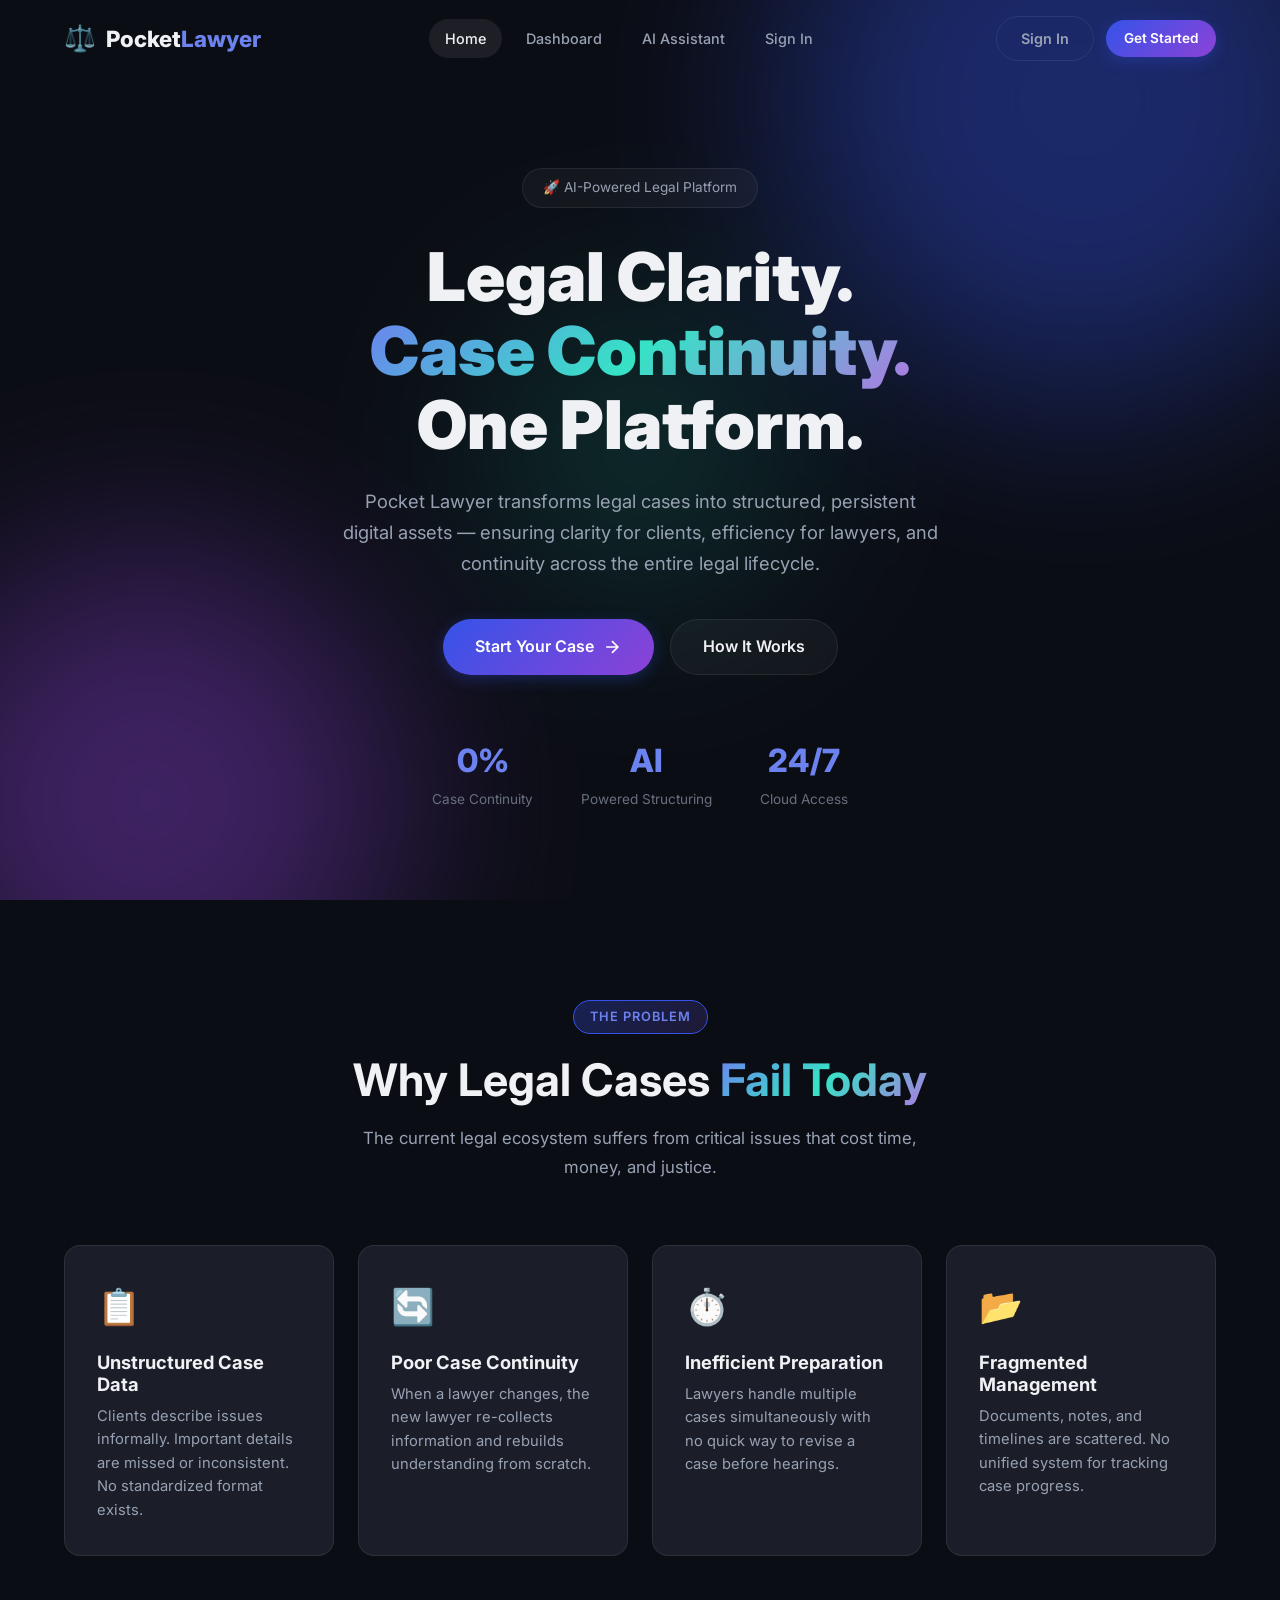
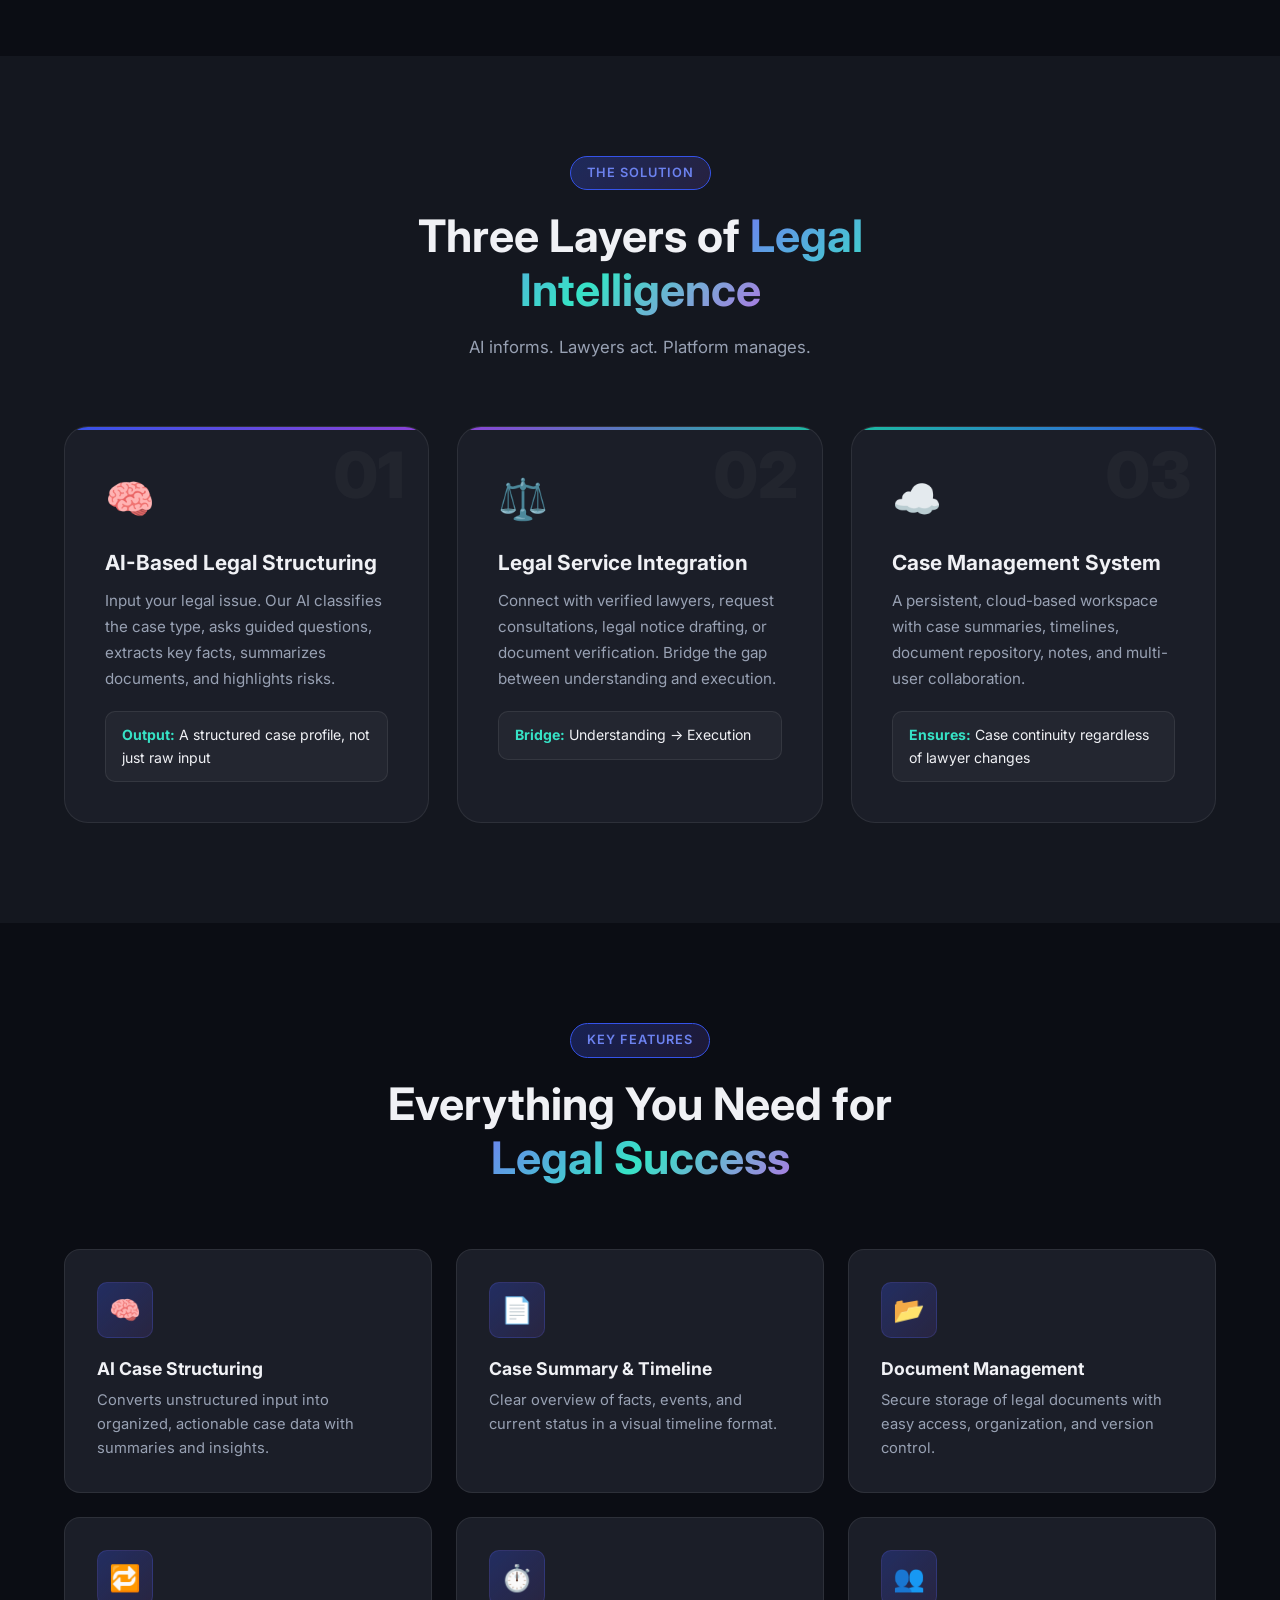
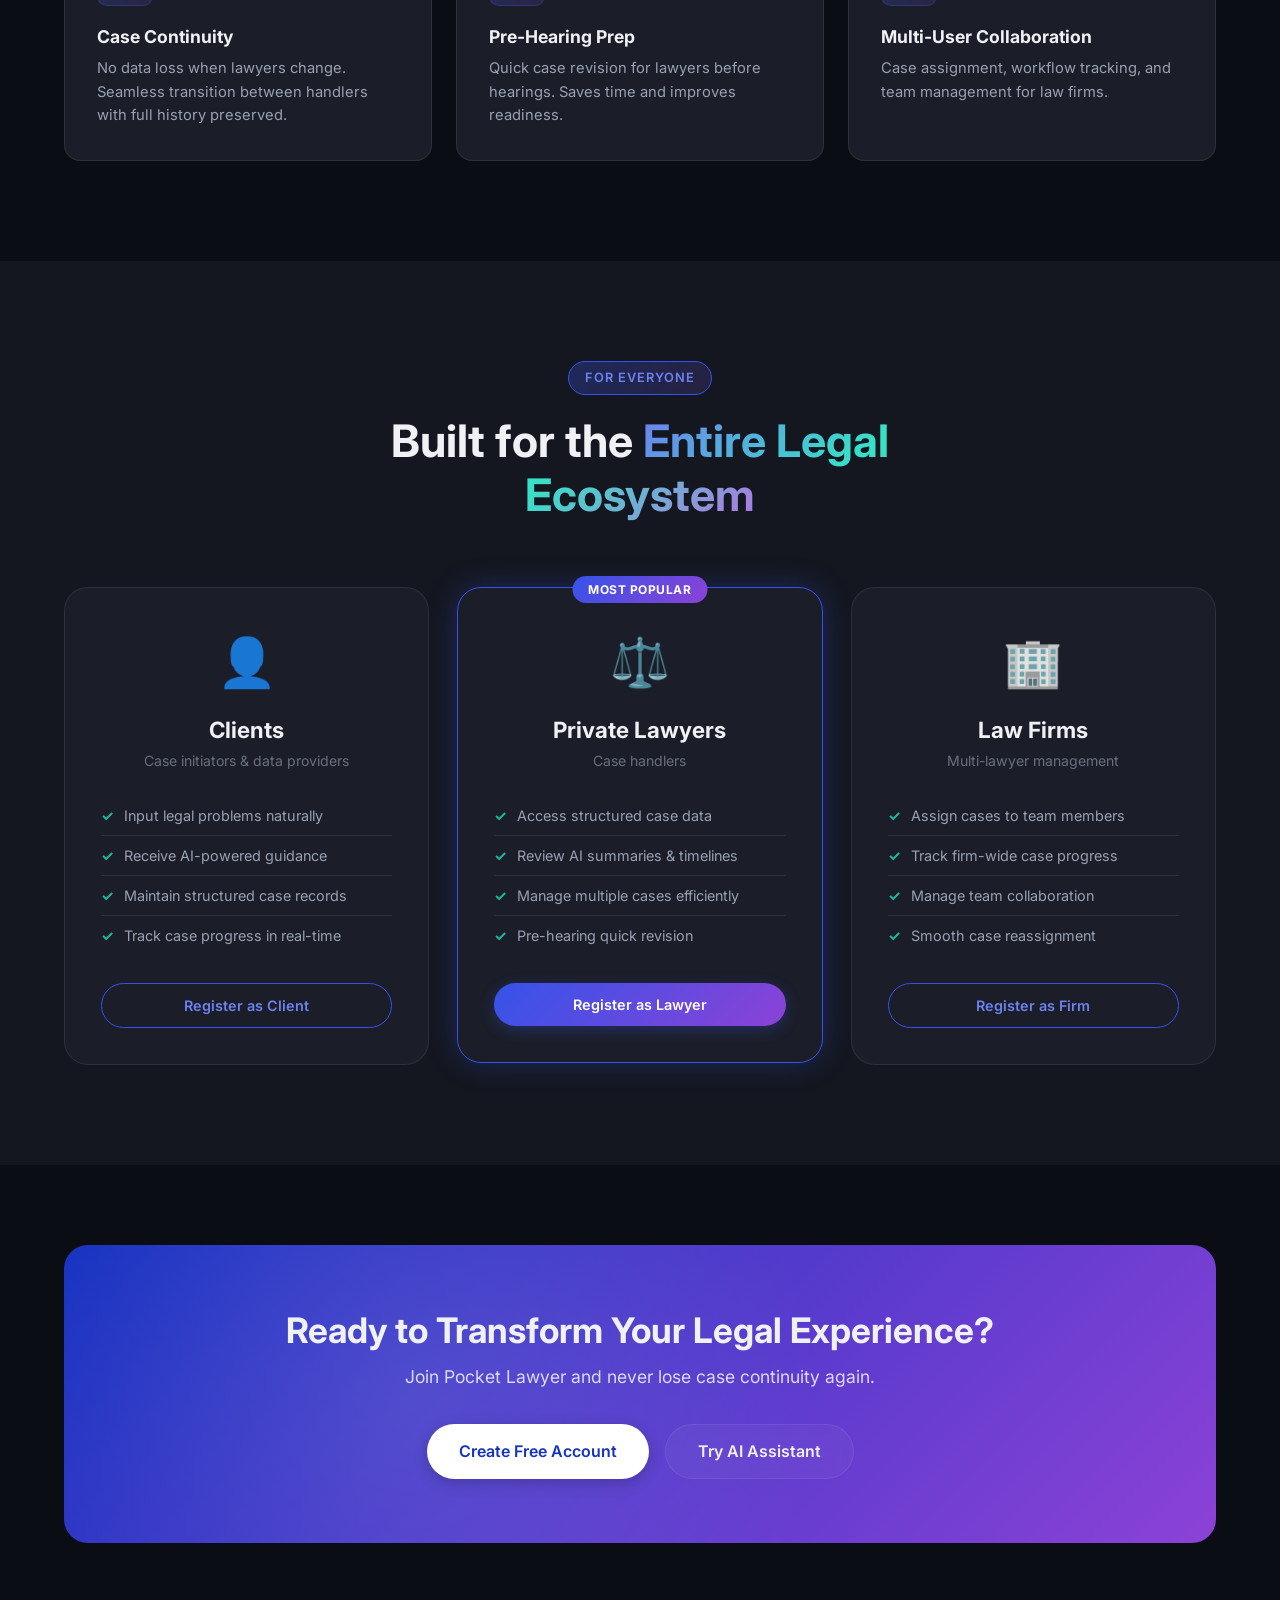
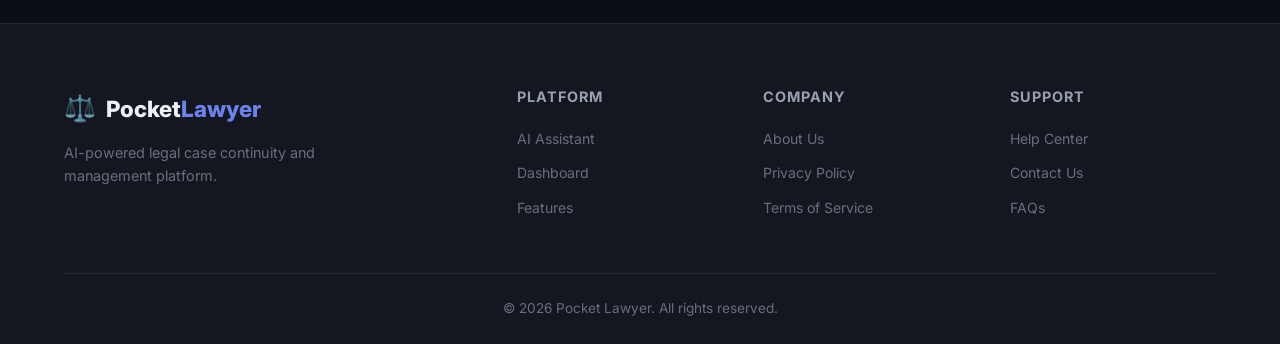
==== frontend/index.html @ 36b21025 "Initial commit: Pocket Lawyer 2.0 Full-Stack Platform" ====
<!DOCTYPE html>
<html lang="en">
<head>
  <meta charset="UTF-8">
  <meta name="viewport" content="width=device-width, initial-scale=1.0">
  <title>Pocket Lawyer – AI-Powered Legal Case Management</title>
  <meta name="description" content="AI-powered legal case continuity and management platform. Structure, manage, and preserve legal cases across their entire lifecycle.">
  <link rel="preconnect" href="https://fonts.googleapis.com">
  <link rel="preconnect" href="https://fonts.gstatic.com" crossorigin>
  <link href="https://fonts.googleapis.com/css2?family=Inter:wght@300;400;500;600;700;800;900&display=swap" rel="stylesheet">
  <link rel="stylesheet" href="css/style.css">
  <link rel="stylesheet" href="css/responsive.css">
  <link rel="icon" href="data:image/svg+xml,<svg xmlns='http://www.w3.org/2000/svg' viewBox='0 0 100 100'><text y='.9em' font-size='90'>⚖️</text></svg>">
</head>
<body>
  <!-- Navigation -->
  <nav class="navbar" id="main-nav">
    <div class="nav-container">
      <a href="index.html" class="nav-logo">
        <span class="logo-icon">⚖️</span>
        <span class="logo-text">Pocket<span class="logo-accent">Lawyer</span></span>
      </a>
      <div class="nav-links" id="nav-links">
        <a href="index.html" class="nav-link active">Home</a>
        <a href="dashboard.html" class="nav-link">Dashboard</a>
        <a href="case.html" class="nav-link">AI Assistant</a>
        <a href="login.html" class="nav-link">Sign In</a>
      </div>
      <div class="nav-actions">
        <a href="login.html" class="btn btn-ghost" id="nav-login-btn">Sign In</a>
        <a href="login.html#register" class="btn btn-primary btn-sm" id="nav-cta-btn">Get Started</a>
      </div>
      <button class="nav-toggle" id="nav-toggle" aria-label="Toggle menu">
        <span></span><span></span><span></span>
      </button>
    </div>
  </nav>

  <!-- Hero Section -->
  <section class="hero" id="hero">
    <div class="hero-bg">
      <div class="hero-orb hero-orb-1"></div>
      <div class="hero-orb hero-orb-2"></div>
      <div class="hero-orb hero-orb-3"></div>
    </div>
    <div class="container hero-content">
      <div class="hero-badge">🚀 AI-Powered Legal Platform</div>
      <h1 class="hero-title">
        Legal Clarity.<br>
        <span class="gradient-text">Case Continuity.</span><br>
        One Platform.
      </h1>
      <p class="hero-subtitle">
        Pocket Lawyer transforms legal cases into structured, persistent digital assets — 
        ensuring clarity for clients, efficiency for lawyers, and continuity across the entire legal lifecycle.
      </p>
      <div class="hero-cta">
        <a href="login.html#register" class="btn btn-primary btn-lg">
          <span>Start Your Case</span>
          <svg width="20" height="20" viewBox="0 0 24 24" fill="none" stroke="currentColor" stroke-width="2"><path d="M5 12h14M12 5l7 7-7 7"/></svg>
        </a>
        <a href="#how-it-works" class="btn btn-glass btn-lg">
          <span>How It Works</span>
        </a>
      </div>
      <div class="hero-stats">
        <div class="stat-item">
          <span class="stat-number" data-count="100">0%</span>
          <span class="stat-label">Case Continuity</span>
        </div>
        <div class="stat-item">
          <span class="stat-number">AI</span>
          <span class="stat-label">Powered Structuring</span>
        </div>
        <div class="stat-item">
          <span class="stat-number">24/7</span>
          <span class="stat-label">Cloud Access</span>
        </div>
      </div>
    </div>
  </section>

  <!-- Problem Section -->
  <section class="section" id="problem">
    <div class="container">
      <div class="section-header">
        <span class="section-badge">The Problem</span>
        <h2 class="section-title">Why Legal Cases <span class="gradient-text">Fail Today</span></h2>
        <p class="section-subtitle">The current legal ecosystem suffers from critical issues that cost time, money, and justice.</p>
      </div>
      <div class="problem-grid">
        <div class="problem-card" data-aos="fade-up">
          <div class="problem-icon">📋</div>
          <h3>Unstructured Case Data</h3>
          <p>Clients describe issues informally. Important details are missed or inconsistent. No standardized format exists.</p>
        </div>
        <div class="problem-card" data-aos="fade-up" data-delay="100">
          <div class="problem-icon">🔄</div>
          <h3>Poor Case Continuity</h3>
          <p>When a lawyer changes, the new lawyer re-collects information and rebuilds understanding from scratch.</p>
        </div>
        <div class="problem-card" data-aos="fade-up" data-delay="200">
          <div class="problem-icon">⏱️</div>
          <h3>Inefficient Preparation</h3>
          <p>Lawyers handle multiple cases simultaneously with no quick way to revise a case before hearings.</p>
        </div>
        <div class="problem-card" data-aos="fade-up" data-delay="300">
          <div class="problem-icon">📂</div>
          <h3>Fragmented Management</h3>
          <p>Documents, notes, and timelines are scattered. No unified system for tracking case progress.</p>
        </div>
      </div>
    </div>
  </section>

  <!-- Solution / How It Works -->
  <section class="section section-dark" id="how-it-works">
    <div class="container">
      <div class="section-header">
        <span class="section-badge">The Solution</span>
        <h2 class="section-title">Three Layers of <span class="gradient-text">Legal Intelligence</span></h2>
        <p class="section-subtitle">AI informs. Lawyers act. Platform manages.</p>
      </div>
      <div class="layers-grid">
        <div class="layer-card layer-1">
          <div class="layer-number">01</div>
          <div class="layer-icon">🧠</div>
          <h3>AI-Based Legal Structuring</h3>
          <p>Input your legal issue. Our AI classifies the case type, asks guided questions, extracts key facts, summarizes documents, and highlights risks.</p>
          <div class="layer-output">
            <span class="output-label">Output:</span> A structured case profile, not just raw input
          </div>
        </div>
        <div class="layer-card layer-2">
          <div class="layer-number">02</div>
          <div class="layer-icon">⚖️</div>
          <h3>Legal Service Integration</h3>
          <p>Connect with verified lawyers, request consultations, legal notice drafting, or document verification. Bridge the gap between understanding and execution.</p>
          <div class="layer-output">
            <span class="output-label">Bridge:</span> Understanding → Execution
          </div>
        </div>
        <div class="layer-card layer-3">
          <div class="layer-number">03</div>
          <div class="layer-icon">☁️</div>
          <h3>Case Management System</h3>
          <p>A persistent, cloud-based workspace with case summaries, timelines, document repository, notes, and multi-user collaboration.</p>
          <div class="layer-output">
            <span class="output-label">Ensures:</span> Case continuity regardless of lawyer changes
          </div>
        </div>
      </div>
    </div>
  </section>

  <!-- Features Section -->
  <section class="section" id="features">
    <div class="container">
      <div class="section-header">
        <span class="section-badge">Key Features</span>
        <h2 class="section-title">Everything You Need for <span class="gradient-text">Legal Success</span></h2>
      </div>
      <div class="features-grid">
        <div class="feature-card">
          <div class="feature-icon-wrap"><span>🧠</span></div>
          <h3>AI Case Structuring</h3>
          <p>Converts unstructured input into organized, actionable case data with summaries and insights.</p>
        </div>
        <div class="feature-card">
          <div class="feature-icon-wrap"><span>📄</span></div>
          <h3>Case Summary & Timeline</h3>
          <p>Clear overview of facts, events, and current status in a visual timeline format.</p>
        </div>
        <div class="feature-card">
          <div class="feature-icon-wrap"><span>📂</span></div>
          <h3>Document Management</h3>
          <p>Secure storage of legal documents with easy access, organization, and version control.</p>
        </div>
        <div class="feature-card">
          <div class="feature-icon-wrap"><span>🔁</span></div>
          <h3>Case Continuity</h3>
          <p>No data loss when lawyers change. Seamless transition between handlers with full history preserved.</p>
        </div>
        <div class="feature-card">
          <div class="feature-icon-wrap"><span>⏱️</span></div>
          <h3>Pre-Hearing Prep</h3>
          <p>Quick case revision for lawyers before hearings. Saves time and improves readiness.</p>
        </div>
        <div class="feature-card">
          <div class="feature-icon-wrap"><span>👥</span></div>
          <h3>Multi-User Collaboration</h3>
          <p>Case assignment, workflow tracking, and team management for law firms.</p>
        </div>
      </div>
    </div>
  </section>

  <!-- User Types Section -->
  <section class="section section-dark" id="users">
    <div class="container">
      <div class="section-header">
        <span class="section-badge">For Everyone</span>
        <h2 class="section-title">Built for the <span class="gradient-text">Entire Legal Ecosystem</span></h2>
      </div>
      <div class="users-grid">
        <div class="user-card">
          <div class="user-icon">👤</div>
          <h3>Clients</h3>
          <p class="user-role">Case initiators & data providers</p>
          <ul class="user-capabilities">
            <li>Input legal problems naturally</li>
            <li>Receive AI-powered guidance</li>
            <li>Maintain structured case records</li>
            <li>Track case progress in real-time</li>
          </ul>
          <a href="login.html#register" class="btn btn-outline btn-block">Register as Client</a>
        </div>
        <div class="user-card user-card-featured">
          <div class="user-icon">⚖️</div>
          <h3>Private Lawyers</h3>
          <p class="user-role">Case handlers</p>
          <ul class="user-capabilities">
            <li>Access structured case data</li>
            <li>Review AI summaries & timelines</li>
            <li>Manage multiple cases efficiently</li>
            <li>Pre-hearing quick revision</li>
          </ul>
          <a href="login.html#register" class="btn btn-primary btn-block">Register as Lawyer</a>
        </div>
        <div class="user-card">
          <div class="user-icon">🏢</div>
          <h3>Law Firms</h3>
          <p class="user-role">Multi-lawyer management</p>
          <ul class="user-capabilities">
            <li>Assign cases to team members</li>
            <li>Track firm-wide case progress</li>
            <li>Manage team collaboration</li>
            <li>Smooth case reassignment</li>
          </ul>
          <a href="login.html#register" class="btn btn-outline btn-block">Register as Firm</a>
        </div>
      </div>
    </div>
  </section>

  <!-- CTA Section -->
  <section class="section cta-section" id="cta">
    <div class="container">
      <div class="cta-card">
        <h2>Ready to Transform Your Legal Experience?</h2>
        <p>Join Pocket Lawyer and never lose case continuity again.</p>
        <div class="cta-buttons">
          <a href="login.html#register" class="btn btn-primary btn-lg">Create Free Account</a>
          <a href="case.html" class="btn btn-glass btn-lg">Try AI Assistant</a>
        </div>
      </div>
    </div>
  </section>

  <!-- Footer -->
  <footer class="footer">
    <div class="container">
      <div class="footer-grid">
        <div class="footer-brand">
          <div class="nav-logo">
            <span class="logo-icon">⚖️</span>
            <span class="logo-text">Pocket<span class="logo-accent">Lawyer</span></span>
          </div>
          <p>AI-powered legal case continuity and management platform.</p>
        </div>
        <div class="footer-links">
          <h4>Platform</h4>
          <a href="case.html">AI Assistant</a>
          <a href="dashboard.html">Dashboard</a>
          <a href="#features">Features</a>
        </div>
        <div class="footer-links">
          <h4>Company</h4>
          <a href="#">About Us</a>
          <a href="#">Privacy Policy</a>
          <a href="#">Terms of Service</a>
        </div>
        <div class="footer-links">
          <h4>Support</h4>
          <a href="#">Help Center</a>
          <a href="#">Contact Us</a>
          <a href="#">FAQs</a>
        </div>
      </div>
      <div class="footer-bottom">
        <p>&copy; 2026 Pocket Lawyer. All rights reserved.</p>
      </div>
    </div>
  </footer>

  <script src="js/app.js"></script>
</body>
</html>
---- frontend/css/style.css ----
/* ============================================
   POCKET LAWYER - Design System & Core Styles
   ============================================ */

/* --- CSS Custom Properties --- */
:root {
  --primary: hsl(230, 80%, 56%);
  --primary-light: hsl(230, 80%, 68%);
  --primary-dark: hsl(230, 80%, 42%);
  --primary-glow: hsla(230, 80%, 56%, 0.3);
  --secondary: hsl(270, 65%, 55%);
  --secondary-light: hsl(270, 65%, 68%);
  --accent: hsl(170, 75%, 42%);
  --accent-light: hsl(170, 75%, 55%);
  --success: hsl(145, 65%, 42%);
  --warning: hsl(38, 92%, 52%);
  --danger: hsl(0, 72%, 52%);
  --danger-light: hsl(0, 72%, 62%);

  --bg-primary: hsl(225, 28%, 6%);
  --bg-secondary: hsl(225, 22%, 10%);
  --bg-surface: hsl(225, 20%, 13%);
  --bg-surface-hover: hsl(225, 20%, 16%);
  --bg-elevated: hsl(225, 18%, 17%);
  --bg-glass: rgba(255, 255, 255, 0.04);
  --bg-glass-hover: rgba(255, 255, 255, 0.08);

  --text-primary: hsl(220, 20%, 95%);
  --text-secondary: hsl(220, 15%, 65%);
  --text-muted: hsl(220, 10%, 45%);
  --text-accent: var(--primary-light);

  --border-color: rgba(255, 255, 255, 0.08);
  --border-hover: rgba(255, 255, 255, 0.15);
  --border-active: var(--primary);

  --radius-sm: 6px;
  --radius-md: 10px;
  --radius-lg: 16px;
  --radius-xl: 24px;
  --radius-full: 9999px;

  --shadow-sm: 0 2px 8px rgba(0,0,0,0.2);
  --shadow-md: 0 4px 16px rgba(0,0,0,0.3);
  --shadow-lg: 0 8px 32px rgba(0,0,0,0.4);
  --shadow-glow: 0 0 30px var(--primary-glow);

  --font-sans: 'Inter', -apple-system, BlinkMacSystemFont, 'Segoe UI', sans-serif;
  --transition: 0.3s cubic-bezier(0.4, 0, 0.2, 1);
  --transition-fast: 0.15s ease;
}

/* --- Reset & Base --- */
*, *::before, *::after { box-sizing: border-box; margin: 0; padding: 0; }

html {
  scroll-behavior: smooth;
  font-size: 16px;
  -webkit-font-smoothing: antialiased;
  -moz-osx-font-smoothing: grayscale;
}

body {
  font-family: var(--font-sans);
  background: var(--bg-primary);
  color: var(--text-primary);
  line-height: 1.6;
  overflow-x: hidden;
}

a { color: var(--text-accent); text-decoration: none; transition: color var(--transition-fast); }
a:hover { color: var(--primary-light); }

img { max-width: 100%; display: block; }
ul, ol { list-style: none; }

h1, h2, h3, h4, h5, h6 {
  line-height: 1.2;
  font-weight: 700;
  color: var(--text-primary);
}

::selection {
  background: var(--primary);
  color: white;
}

::-webkit-scrollbar { width: 8px; }
::-webkit-scrollbar-track { background: var(--bg-primary); }
::-webkit-scrollbar-thumb { background: var(--bg-elevated); border-radius: 4px; }
::-webkit-scrollbar-thumb:hover { background: var(--text-muted); }

/* --- Layout --- */
.container {
  max-width: 1200px;
  margin: 0 auto;
  padding: 0 24px;
}

.section {
  padding: 100px 0;
  position: relative;
}

.section-dark {
  background: var(--bg-secondary);
}

/* --- Navbar --- */
.navbar {
  position: fixed;
  top: 0;
  left: 0;
  right: 0;
  z-index: 1000;
  padding: 16px 0;
  transition: all var(--transition);
  background: transparent;
}

.navbar.scrolled {
  background: rgba(10, 11, 20, 0.85);
  backdrop-filter: blur(20px);
  -webkit-backdrop-filter: blur(20px);
  border-bottom: 1px solid var(--border-color);
  padding: 10px 0;
}

.nav-container {
  max-width: 1200px;
  margin: 0 auto;
  padding: 0 24px;
  display: flex;
  align-items: center;
  justify-content: space-between;
}

.nav-logo {
  display: flex;
  align-items: center;
  gap: 10px;
  font-size: 1.4rem;
  font-weight: 800;
  color: var(--text-primary);
  text-decoration: none;
}

.logo-icon { font-size: 1.6rem; }
.logo-accent { color: var(--primary-light); }

.nav-links {
  display: flex;
  align-items: center;
  gap: 8px;
}

.nav-link {
  padding: 8px 16px;
  border-radius: var(--radius-full);
  color: var(--text-secondary);
  font-size: 0.9rem;
  font-weight: 500;
  transition: all var(--transition-fast);
  text-decoration: none;
}

.nav-link:hover, .nav-link.active {
  color: var(--text-primary);
  background: var(--bg-glass-hover);
}

.nav-actions {
  display: flex;
  align-items: center;
  gap: 12px;
}

.nav-toggle {
  display: none;
  flex-direction: column;
  gap: 5px;
  background: none;
  border: none;
  cursor: pointer;
  padding: 4px;
}

.nav-toggle span {
  width: 24px;
  height: 2px;
  background: var(--text-primary);
  border-radius: 2px;
  transition: all var(--transition);
}

/* --- Buttons --- */
.btn {
  display: inline-flex;
  align-items: center;
  justify-content: center;
  gap: 8px;
  padding: 10px 24px;
  border-radius: var(--radius-full);
  font-family: var(--font-sans);
  font-size: 0.9rem;
  font-weight: 600;
  border: none;
  cursor: pointer;
  transition: all var(--transition);
  text-decoration: none;
  white-space: nowrap;
}

.btn-primary {
  background: linear-gradient(135deg, var(--primary), var(--secondary));
  color: white;
  box-shadow: 0 4px 15px var(--primary-glow);
}
.btn-primary:hover {
  transform: translateY(-2px);
  box-shadow: 0 6px 25px var(--primary-glow);
  color: white;
}

.btn-ghost {
  background: transparent;
  color: var(--text-secondary);
  border: 1px solid var(--border-color);
}
.btn-ghost:hover {
  background: var(--bg-glass-hover);
  color: var(--text-primary);
  border-color: var(--border-hover);
}

.btn-glass {
  background: var(--bg-glass);
  color: var(--text-primary);
  border: 1px solid var(--border-color);
  backdrop-filter: blur(10px);
}
.btn-glass:hover {
  background: var(--bg-glass-hover);
  border-color: var(--border-hover);
  transform: translateY(-2px);
  color: var(--text-primary);
}

.btn-outline {
  background: transparent;
  color: var(--primary-light);
  border: 1px solid var(--primary);
}
.btn-outline:hover {
  background: var(--primary);
  color: white;
}

.btn-danger {
  background: var(--danger);
  color: white;
}
.btn-danger:hover {
  background: var(--danger-light);
  transform: translateY(-2px);
  color: white;
}

.btn-success {
  background: var(--success);
  color: white;
}

.btn-sm { padding: 8px 18px; font-size: 0.85rem; }
.btn-lg { padding: 14px 32px; font-size: 1rem; }
.btn-block { width: 100%; }

/* --- Hero --- */
.hero {
  min-height: 100vh;
  display: flex;
  align-items: center;
  position: relative;
  overflow: hidden;
  padding-top: 80px;
}

.hero-bg {
  position: absolute;
  inset: 0;
  overflow: hidden;
}

.hero-orb {
  position: absolute;
  border-radius: 50%;
  filter: blur(100px);
  opacity: 0.4;
  animation: float 20s ease-in-out infinite;
}

.hero-orb-1 {
  width: 600px; height: 600px;
  background: var(--primary);
  top: -200px; right: -100px;
  animation-delay: 0s;
}

.hero-orb-2 {
  width: 500px; height: 500px;
  background: var(--secondary);
  bottom: -150px; left: -100px;
  animation-delay: -7s;
}

.hero-orb-3 {
  width: 300px; height: 300px;
  background: var(--accent);
  top: 50%; left: 50%;
  transform: translate(-50%, -50%);
  animation-delay: -14s;
  opacity: 0.2;
}

@keyframes float {
  0%, 100% { transform: translate(0, 0) scale(1); }
  33% { transform: translate(30px, -30px) scale(1.05); }
  66% { transform: translate(-20px, 20px) scale(0.95); }
}

.hero-content {
  position: relative;
  z-index: 1;
  text-align: center;
  max-width: 800px;
  margin: 0 auto;
}

.hero-badge {
  display: inline-flex;
  align-items: center;
  gap: 8px;
  padding: 8px 20px;
  background: var(--bg-glass);
  border: 1px solid var(--border-color);
  border-radius: var(--radius-full);
  font-size: 0.85rem;
  color: var(--text-secondary);
  margin-bottom: 32px;
  backdrop-filter: blur(10px);
  animation: fadeInDown 0.8s ease;
}

.hero-title {
  font-size: clamp(2.5rem, 6vw, 4.2rem);
  font-weight: 900;
  line-height: 1.1;
  margin-bottom: 24px;
  animation: fadeInUp 0.8s ease 0.2s both;
}

.gradient-text {
  background: linear-gradient(135deg, var(--primary-light), var(--accent-light), var(--secondary-light));
  -webkit-background-clip: text;
  -webkit-text-fill-color: transparent;
  background-clip: text;
}

.hero-subtitle {
  font-size: 1.15rem;
  color: var(--text-secondary);
  max-width: 600px;
  margin: 0 auto 40px;
  line-height: 1.7;
  animation: fadeInUp 0.8s ease 0.4s both;
}

.hero-cta {
  display: flex;
  gap: 16px;
  justify-content: center;
  flex-wrap: wrap;
  margin-bottom: 60px;
  animation: fadeInUp 0.8s ease 0.6s both;
}

.hero-stats {
  display: flex;
  justify-content: center;
  gap: 48px;
  animation: fadeInUp 0.8s ease 0.8s both;
}

.stat-item { text-align: center; }

.stat-number {
  display: block;
  font-size: 2rem;
  font-weight: 800;
  color: var(--primary-light);
}

.stat-label {
  font-size: 0.85rem;
  color: var(--text-muted);
  margin-top: 4px;
}

/* --- Section Headers --- */
.section-header {
  text-align: center;
  max-width: 600px;
  margin: 0 auto 64px;
}

.section-badge {
  display: inline-block;
  padding: 6px 16px;
  background: linear-gradient(135deg, var(--primary-glow), rgba(139, 92, 246, 0.15));
  border: 1px solid var(--primary);
  border-radius: var(--radius-full);
  font-size: 0.8rem;
  font-weight: 600;
  color: var(--primary-light);
  text-transform: uppercase;
  letter-spacing: 1px;
  margin-bottom: 20px;
}

.section-title {
  font-size: clamp(2rem, 4vw, 2.8rem);
  margin-bottom: 16px;
}

.section-subtitle {
  font-size: 1.05rem;
  color: var(--text-secondary);
  line-height: 1.7;
}

/* --- Problem Cards --- */
.problem-grid {
  display: grid;
  grid-template-columns: repeat(auto-fit, minmax(260px, 1fr));
  gap: 24px;
}

.problem-card {
  background: var(--bg-surface);
  border: 1px solid var(--border-color);
  border-radius: var(--radius-lg);
  padding: 32px;
  transition: all var(--transition);
}

.problem-card:hover {
  transform: translateY(-4px);
  border-color: var(--danger);
  box-shadow: 0 8px 30px rgba(220, 38, 38, 0.1);
}

.problem-icon {
  font-size: 2.2rem;
  margin-bottom: 16px;
}

.problem-card h3 {
  font-size: 1.15rem;
  margin-bottom: 10px;
}

.problem-card p {
  color: var(--text-secondary);
  font-size: 0.92rem;
  line-height: 1.6;
}

/* --- Layer Cards --- */
.layers-grid {
  display: grid;
  grid-template-columns: repeat(auto-fit, minmax(320px, 1fr));
  gap: 28px;
}

.layer-card {
  background: var(--bg-surface);
  border: 1px solid var(--border-color);
  border-radius: var(--radius-xl);
  padding: 40px;
  position: relative;
  overflow: hidden;
  transition: all var(--transition);
}

.layer-card::before {
  content: '';
  position: absolute;
  top: 0; left: 0; right: 0;
  height: 3px;
  border-radius: var(--radius-xl) var(--radius-xl) 0 0;
}

.layer-1::before { background: linear-gradient(90deg, var(--primary), var(--secondary)); }
.layer-2::before { background: linear-gradient(90deg, var(--secondary), var(--accent)); }
.layer-3::before { background: linear-gradient(90deg, var(--accent), var(--primary)); }

.layer-card:hover {
  transform: translateY(-6px);
  box-shadow: var(--shadow-lg);
  border-color: var(--border-hover);
}

.layer-number {
  font-size: 4rem;
  font-weight: 900;
  color: rgba(255,255,255,0.03);
  position: absolute;
  top: 16px; right: 24px;
  line-height: 1;
}

.layer-icon {
  font-size: 2.5rem;
  margin-bottom: 20px;
}

.layer-card h3 {
  font-size: 1.3rem;
  margin-bottom: 12px;
}

.layer-card p {
  color: var(--text-secondary);
  font-size: 0.95rem;
  line-height: 1.7;
  margin-bottom: 20px;
}

.layer-output {
  padding: 12px 16px;
  background: var(--bg-glass);
  border-radius: var(--radius-md);
  font-size: 0.88rem;
  border: 1px solid var(--border-color);
}

.output-label {
  font-weight: 700;
  color: var(--accent-light);
}

/* --- Feature Cards --- */
.features-grid {
  display: grid;
  grid-template-columns: repeat(auto-fit, minmax(320px, 1fr));
  gap: 24px;
}

.feature-card {
  background: var(--bg-surface);
  border: 1px solid var(--border-color);
  border-radius: var(--radius-lg);
  padding: 32px;
  transition: all var(--transition);
}

.feature-card:hover {
  transform: translateY(-4px);
  border-color: var(--primary);
  box-shadow: var(--shadow-glow);
}

.feature-icon-wrap {
  width: 56px; height: 56px;
  background: linear-gradient(135deg, var(--primary-glow), rgba(139,92,246,0.12));
  border-radius: var(--radius-md);
  display: flex;
  align-items: center;
  justify-content: center;
  font-size: 1.6rem;
  margin-bottom: 20px;
  border: 1px solid rgba(99, 102, 241, 0.2);
}

.feature-card h3 {
  font-size: 1.1rem;
  margin-bottom: 10px;
}

.feature-card p {
  color: var(--text-secondary);
  font-size: 0.92rem;
  line-height: 1.6;
}

/* --- User Cards --- */
.users-grid {
  display: grid;
  grid-template-columns: repeat(auto-fit, minmax(300px, 1fr));
  gap: 28px;
  align-items: start;
}

.user-card {
  background: var(--bg-surface);
  border: 1px solid var(--border-color);
  border-radius: var(--radius-xl);
  padding: 36px;
  text-align: center;
  transition: all var(--transition);
}

.user-card:hover {
  transform: translateY(-4px);
  border-color: var(--border-hover);
}

.user-card-featured {
  border-color: var(--primary);
  box-shadow: var(--shadow-glow);
  position: relative;
}

.user-card-featured::before {
  content: 'Most Popular';
  position: absolute;
  top: -12px; left: 50%;
  transform: translateX(-50%);
  background: linear-gradient(135deg, var(--primary), var(--secondary));
  color: white;
  padding: 4px 16px;
  border-radius: var(--radius-full);
  font-size: 0.75rem;
  font-weight: 700;
  text-transform: uppercase;
  letter-spacing: 0.5px;
}

.user-icon {
  font-size: 3rem;
  margin-bottom: 16px;
}

.user-card h3 {
  font-size: 1.4rem;
  margin-bottom: 6px;
}

.user-role {
  color: var(--text-muted);
  font-size: 0.88rem;
  margin-bottom: 24px;
}

.user-capabilities {
  text-align: left;
  margin-bottom: 28px;
}

.user-capabilities li {
  padding: 8px 0;
  color: var(--text-secondary);
  font-size: 0.9rem;
  border-bottom: 1px solid var(--border-color);
  display: flex;
  align-items: center;
  gap: 10px;
}

.user-capabilities li::before {
  content: '✓';
  color: var(--accent);
  font-weight: 700;
}

.user-capabilities li:last-child { border-bottom: none; }

/* --- CTA Section --- */
.cta-section {
  padding: 80px 0;
}

.cta-card {
  background: linear-gradient(135deg, var(--primary-dark), var(--secondary));
  border-radius: var(--radius-xl);
  padding: 64px;
  text-align: center;
  position: relative;
  overflow: hidden;
}

.cta-card::before {
  content: '';
  position: absolute;
  inset: 0;
  background: radial-gradient(circle at 30% 50%, rgba(255,255,255,0.1), transparent 50%);
}

.cta-card h2 {
  font-size: 2.2rem;
  margin-bottom: 12px;
  position: relative;
}

.cta-card p {
  color: rgba(255,255,255,0.8);
  font-size: 1.1rem;
  margin-bottom: 32px;
  position: relative;
}

.cta-buttons {
  display: flex;
  gap: 16px;
  justify-content: center;
  flex-wrap: wrap;
  position: relative;
}

.cta-buttons .btn-primary {
  background: white;
  color: var(--primary-dark);
  box-shadow: 0 4px 15px rgba(0,0,0,0.2);
}
.cta-buttons .btn-primary:hover { color: var(--primary-dark); }

/* --- Footer --- */
.footer {
  background: var(--bg-secondary);
  border-top: 1px solid var(--border-color);
  padding: 64px 0 24px;
}

.footer-grid {
  display: grid;
  grid-template-columns: 2fr 1fr 1fr 1fr;
  gap: 40px;
  margin-bottom: 48px;
}

.footer-brand p {
  color: var(--text-muted);
  font-size: 0.9rem;
  margin-top: 12px;
  max-width: 280px;
}

.footer-links h4 {
  font-size: 0.9rem;
  font-weight: 700;
  margin-bottom: 16px;
  text-transform: uppercase;
  letter-spacing: 1px;
  color: var(--text-secondary);
}

.footer-links a {
  display: block;
  padding: 6px 0;
  color: var(--text-muted);
  font-size: 0.88rem;
  transition: color var(--transition-fast);
}

.footer-links a:hover { color: var(--text-primary); }

.footer-bottom {
  border-top: 1px solid var(--border-color);
  padding-top: 24px;
  text-align: center;
}

.footer-bottom p {
  color: var(--text-muted);
  font-size: 0.85rem;
}

/* --- Forms --- */
.form-group {
  margin-bottom: 20px;
}

.form-label {
  display: block;
  font-size: 0.88rem;
  font-weight: 600;
  color: var(--text-secondary);
  margin-bottom: 8px;
}

.form-input, .form-select, .form-textarea {
  width: 100%;
  padding: 12px 16px;
  background: var(--bg-surface);
  border: 1px solid var(--border-color);
  border-radius: var(--radius-md);
  color: var(--text-primary);
  font-family: var(--font-sans);
  font-size: 0.95rem;
  transition: all var(--transition-fast);
  outline: none;
}

.form-input:focus, .form-select:focus, .form-textarea:focus {
  border-color: var(--primary);
  box-shadow: 0 0 0 3px var(--primary-glow);
}

.form-input::placeholder { color: var(--text-muted); }

.form-textarea {
  resize: vertical;
  min-height: 100px;
}

/* --- Cards (General) --- */
.glass-card {
  background: var(--bg-glass);
  backdrop-filter: blur(20px);
  -webkit-backdrop-filter: blur(20px);
  border: 1px solid var(--border-color);
  border-radius: var(--radius-xl);
  padding: 40px;
}

/* --- Badges --- */
.badge {
  display: inline-flex;
  align-items: center;
  padding: 4px 12px;
  border-radius: var(--radius-full);
  font-size: 0.75rem;
  font-weight: 600;
  text-transform: uppercase;
  letter-spacing: 0.5px;
}

.badge-success { background: rgba(34,197,94,0.15); color: var(--success); }
.badge-warning { background: rgba(234,179,8,0.15); color: var(--warning); }
.badge-danger { background: rgba(220,38,38,0.15); color: var(--danger); }
.badge-info { background: var(--primary-glow); color: var(--primary-light); }
.badge-neutral { background: var(--bg-glass); color: var(--text-secondary); }

/* --- Animations --- */
@keyframes fadeInUp {
  from { opacity: 0; transform: translateY(30px); }
  to { opacity: 1; transform: translateY(0); }
}

@keyframes fadeInDown {
  from { opacity: 0; transform: translateY(-20px); }
  to { opacity: 1; transform: translateY(0); }
}

@keyframes fadeIn {
  from { opacity: 0; }
  to { opacity: 1; }
}

@keyframes slideInRight {
  from { opacity: 0; transform: translateX(30px); }
  to { opacity: 1; transform: translateX(0); }
}

@keyframes pulse {
  0%, 100% { opacity: 1; }
  50% { opacity: 0.5; }
}

@keyframes spin {
  to { transform: rotate(360deg); }
}

.animate-in {
  animation: fadeInUp 0.6s ease both;
}

/* --- Toast --- */
.toast-container {
  position: fixed;
  top: 80px; right: 24px;
  z-index: 9999;
  display: flex;
  flex-direction: column;
  gap: 10px;
}

.toast {
  background: var(--bg-elevated);
  border: 1px solid var(--border-color);
  border-radius: var(--radius-md);
  padding: 14px 20px;
  min-width: 300px;
  display: flex;
  align-items: center;
  gap: 12px;
  animation: slideInRight 0.4s ease;
  box-shadow: var(--shadow-lg);
}

.toast-success { border-left: 3px solid var(--success); }
.toast-error { border-left: 3px solid var(--danger); }
.toast-info { border-left: 3px solid var(--primary); }

/* --- Modal --- */
.modal-overlay {
  position: fixed;
  inset: 0;
  background: rgba(0,0,0,0.6);
  backdrop-filter: blur(8px);
  z-index: 5000;
  display: flex;
  align-items: center;
  justify-content: center;
  padding: 24px;
  animation: fadeIn 0.2s ease;
}

.modal-overlay.hidden { display: none; }

.modal-content {
  background: var(--bg-surface);
  border: 1px solid var(--border-color);
  border-radius: var(--radius-xl);
  max-width: 520px;
  width: 100%;
  max-height: 85vh;
  overflow-y: auto;
  padding: 36px;
  animation: fadeInUp 0.3s ease;
}

.modal-header {
  display: flex;
  align-items: center;
  justify-content: space-between;
  margin-bottom: 24px;
}

.modal-header h3 { font-size: 1.3rem; }

.modal-close {
  background: none;
  border: none;
  color: var(--text-muted);
  font-size: 1.5rem;
  cursor: pointer;
  padding: 4px;
  transition: color var(--transition-fast);
}

.modal-close:hover { color: var(--text-primary); }

/* --- Utility --- */
.hidden { display: none !important; }
.text-center { text-align: center; }
.text-muted { color: var(--text-muted); }
.mt-4 { margin-top: 16px; }
.mt-8 { margin-top: 32px; }
.mb-4 { margin-bottom: 16px; }
.mb-8 { margin-bottom: 32px; }
.flex { display: flex; }
.flex-col { flex-direction: column; }
.items-center { align-items: center; }
.justify-between { justify-content: space-between; }
.gap-2 { gap: 8px; }
.gap-4 { gap: 16px; }
---- frontend/css/responsive.css ----
/* ============================================
   RESPONSIVE STYLES
   ============================================ */

@media (max-width: 1024px) {
  .footer-grid {
    grid-template-columns: 1fr 1fr;
    gap: 32px;
  }

  .dashboard-sidebar {
    transform: translateX(-100%);
  }

  .dashboard-sidebar.open {
    transform: translateX(0);
    box-shadow: var(--shadow-lg);
  }

  .dashboard-main {
    margin-left: 0;
  }

  .chat-sidebar {
    transform: translateX(-100%);
  }

  .chat-sidebar.open {
    transform: translateX(0);
    box-shadow: var(--shadow-lg);
    z-index: 200;
  }

  .chat-main {
    margin-left: 0;
  }

  .layers-grid {
    grid-template-columns: 1fr;
  }
}

@media (max-width: 768px) {
  .nav-links {
    display: none;
    position: fixed;
    top: 64px;
    left: 0;
    right: 0;
    background: rgba(10, 11, 20, 0.95);
    backdrop-filter: blur(20px);
    flex-direction: column;
    padding: 24px;
    border-bottom: 1px solid var(--border-color);
    gap: 4px;
  }

  .nav-links.open {
    display: flex;
    animation: fadeInDown 0.3s ease;
  }

  .nav-actions {
    display: none;
  }

  .nav-toggle {
    display: flex;
  }

  .hero-title {
    font-size: 2.2rem;
  }

  .hero-stats {
    gap: 24px;
  }

  .stat-number {
    font-size: 1.5rem;
  }

  .section {
    padding: 64px 0;
  }

  .section-title {
    font-size: 1.8rem;
  }

  .problem-grid {
    grid-template-columns: 1fr;
  }

  .features-grid {
    grid-template-columns: 1fr;
  }

  .users-grid {
    grid-template-columns: 1fr;
  }

  .cta-card {
    padding: 40px 24px;
  }

  .cta-card h2 {
    font-size: 1.6rem;
  }

  .footer-grid {
    grid-template-columns: 1fr;
    gap: 24px;
  }

  .dashboard-header {
    flex-direction: column;
    align-items: flex-start;
  }

  .stats-grid {
    grid-template-columns: 1fr 1fr;
  }

  .case-meta {
    display: none;
  }

  .tabs {
    border-radius: var(--radius-md);
  }

  .tab-btn {
    padding: 8px 14px;
    font-size: 0.82rem;
  }

  .auth-card {
    padding: 32px 24px;
  }

  .role-selector {
    flex-direction: column;
  }

  .chat-message {
    max-width: 95%;
  }

  .wizard-progress {
    gap: 0;
  }

  .wizard-line {
    width: 30px;
  }

  .wizard-dot {
    width: 30px;
    height: 30px;
    font-size: 0.75rem;
  }

  .case-type-grid {
    grid-template-columns: repeat(auto-fill, minmax(140px, 1fr));
  }

  .lawyer-grid {
    grid-template-columns: 1fr;
  }

  .search-bar {
    flex-direction: column;
  }

  .dashboard-main {
    padding: 20px 16px;
  }

  .case-detail-header {
    padding: 20px;
  }

  .case-detail-meta {
    flex-direction: column;
    gap: 8px;
  }
}

@media (max-width: 480px) {
  .hero {
    padding-top: 100px;
  }

  .hero-cta {
    flex-direction: column;
    align-items: center;
  }

  .hero-stats {
    flex-direction: column;
    gap: 16px;
  }

  .stats-grid {
    grid-template-columns: 1fr;
  }

  .wizard-actions {
    flex-direction: column-reverse;
  }

  .wizard-actions .btn {
    width: 100%;
  }

  .filter-group {
    overflow-x: auto;
    flex-wrap: nowrap;
    padding-bottom: 8px;
  }

  .cta-buttons {
    flex-direction: column;
  }
}

/* --- Print Styles --- */
@media print {
  .navbar, .footer, .nav-toggle, .btn, .chat-input-area {
    display: none !important;
  }

  body {
    background: white;
    color: black;
  }

  .section, .dashboard-main {
    padding: 20px 0;
  }
}
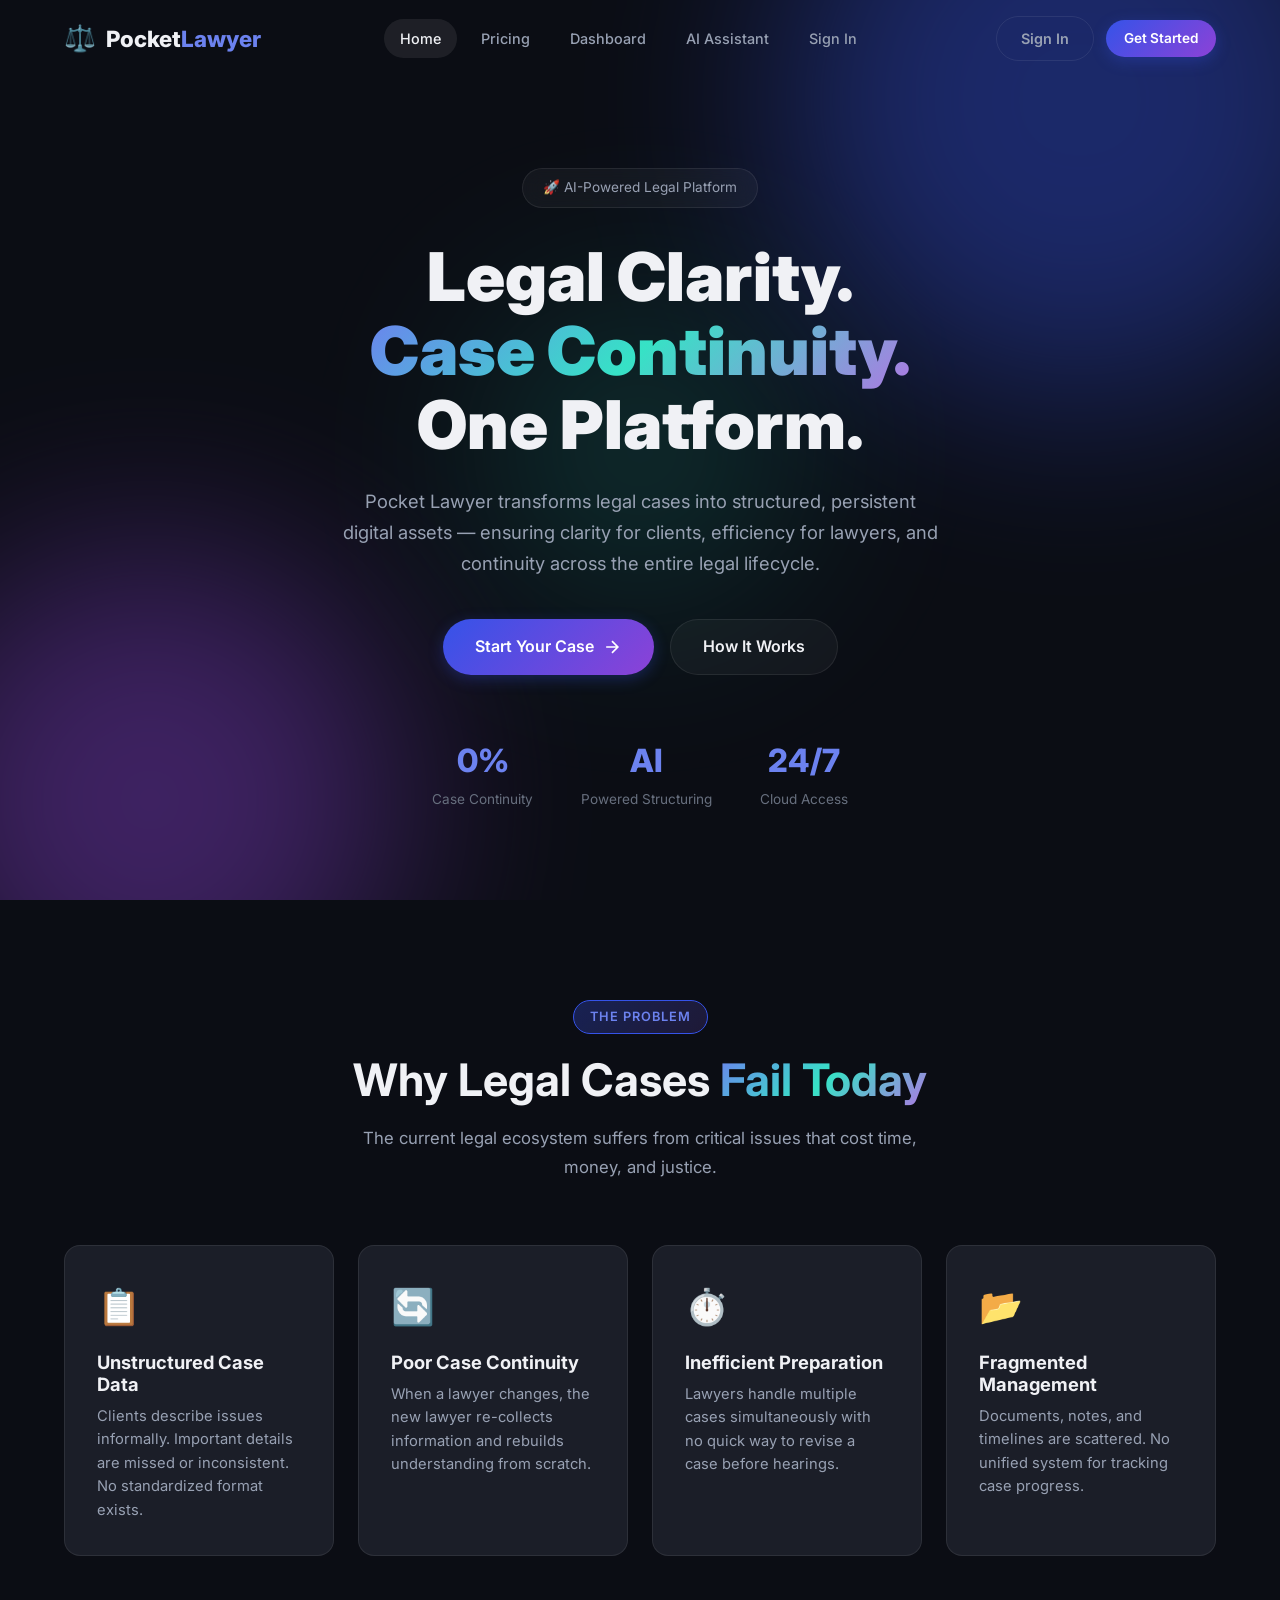
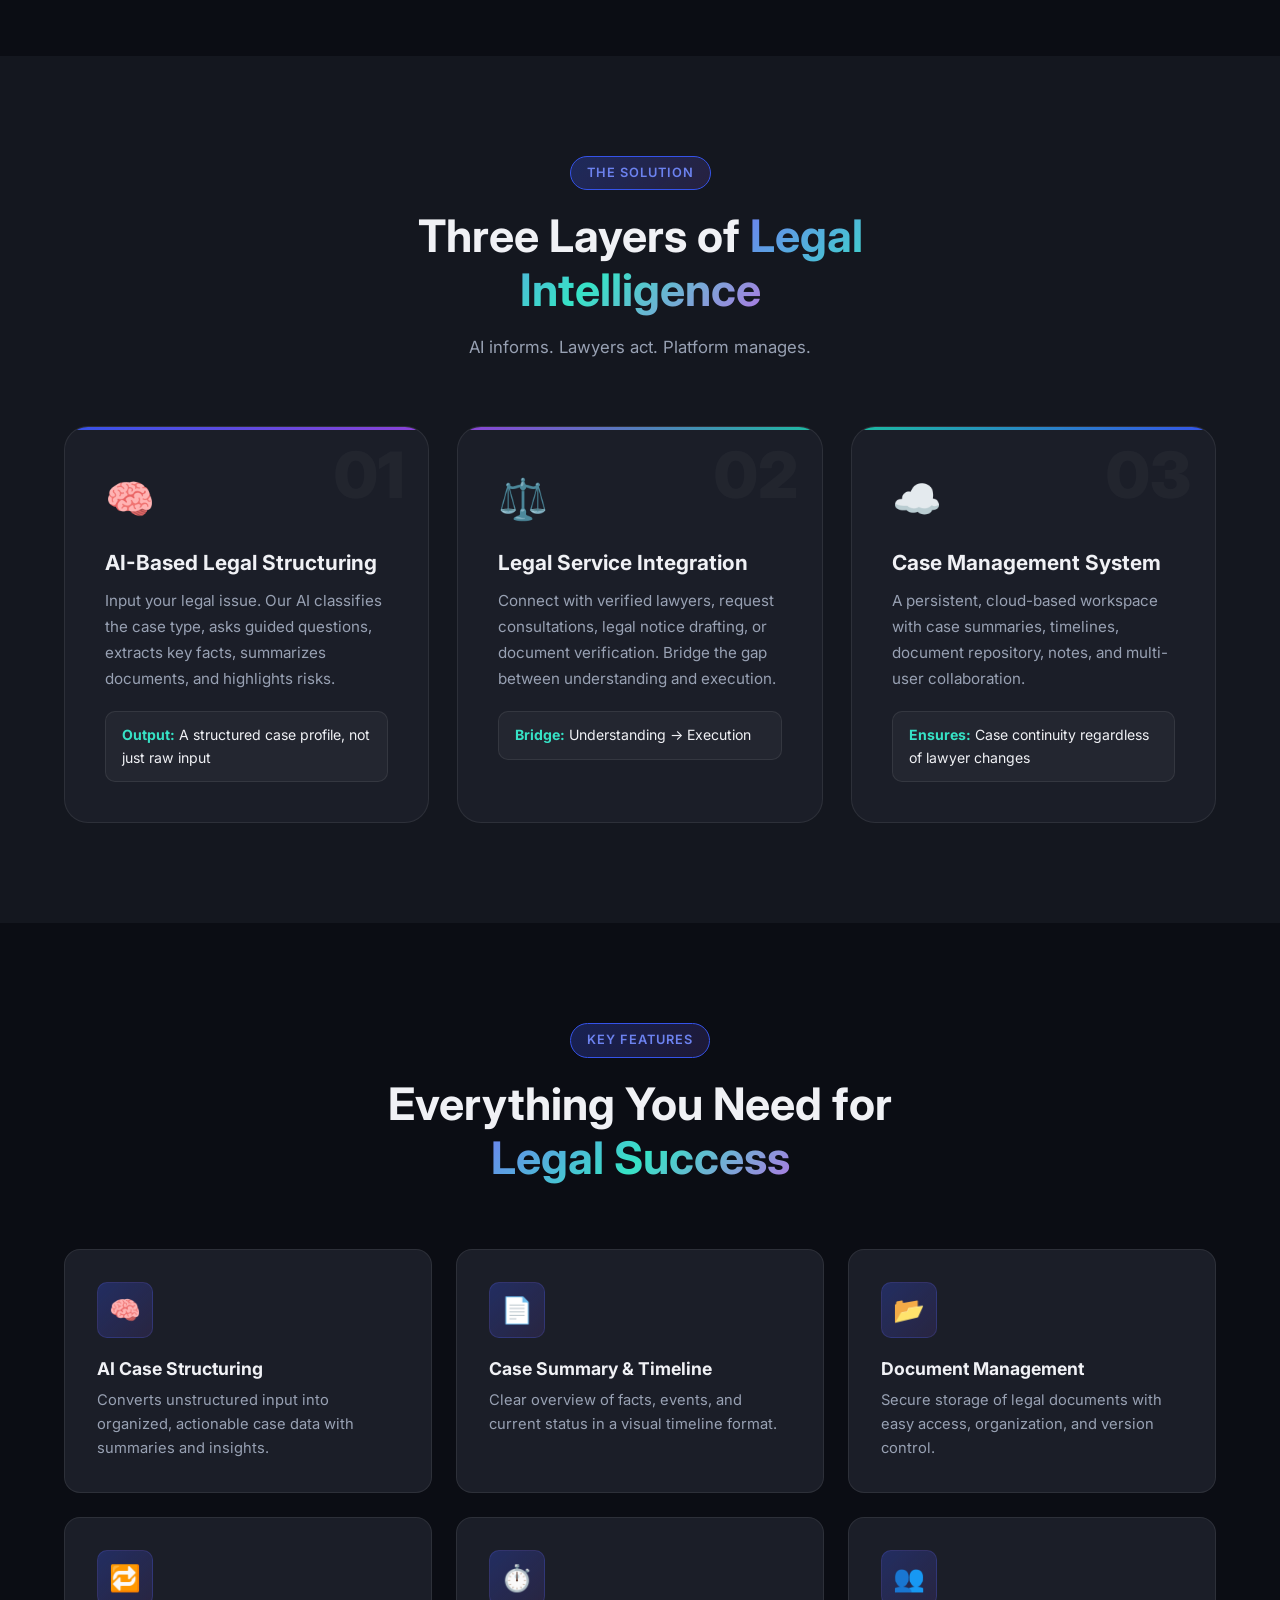
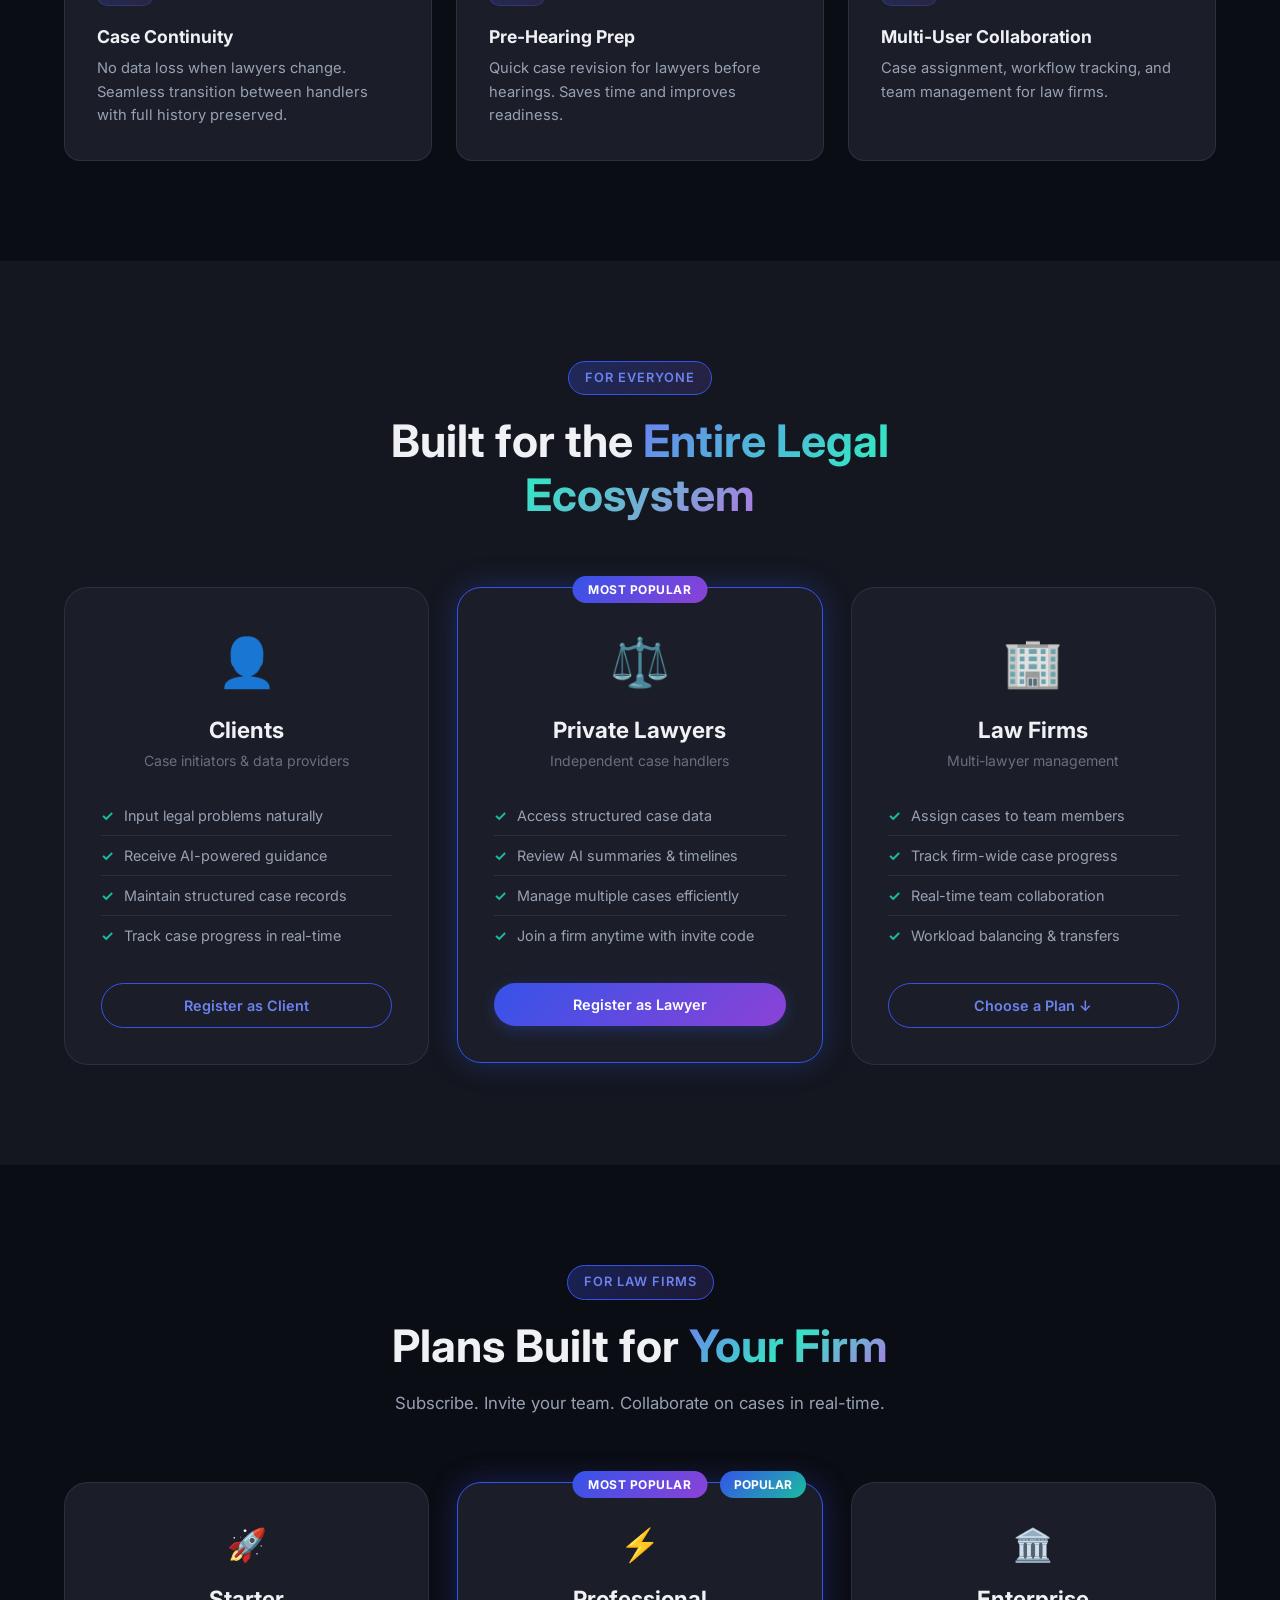
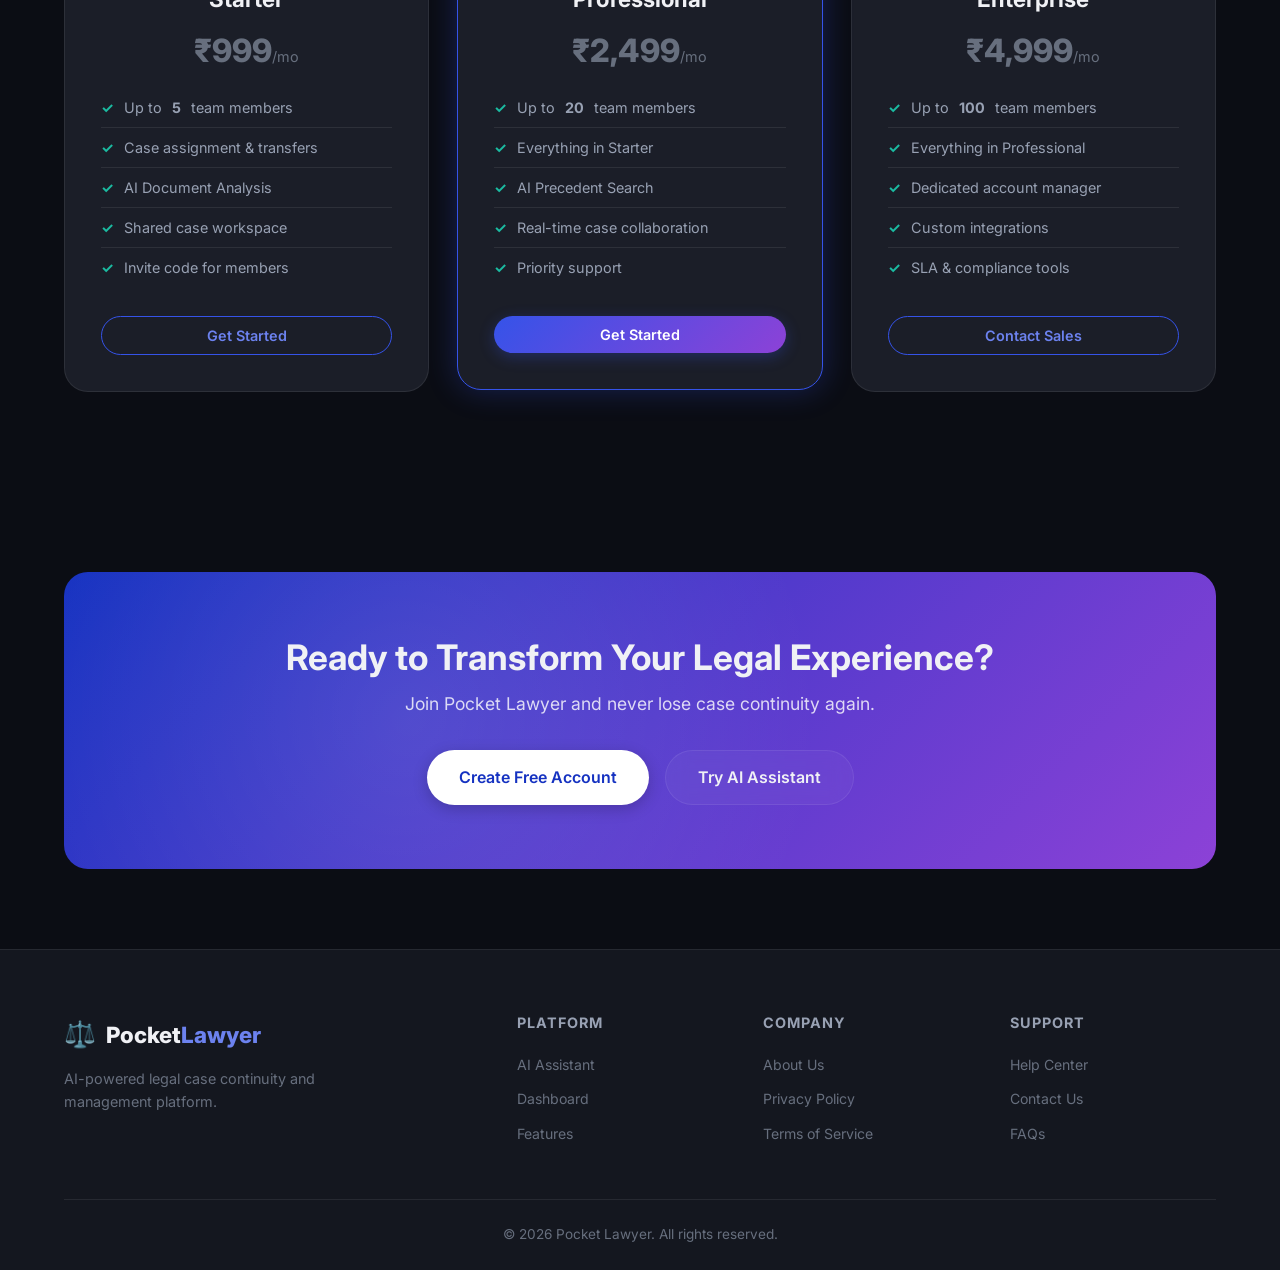
==== commit 808629df: "feat: implement firm SaaS architecture and dashboard routing fixes" ====
--- a/frontend/index.html
+++ b/frontend/index.html
@@ -22,6 +22,7 @@
       </a>
       <div class="nav-links" id="nav-links">
         <a href="index.html" class="nav-link active">Home</a>
+        <a href="#pricing" class="nav-link">Pricing</a>
         <a href="dashboard.html" class="nav-link">Dashboard</a>
         <a href="case.html" class="nav-link">AI Assistant</a>
         <a href="login.html" class="nav-link">Sign In</a>
@@ -218,12 +219,12 @@
         <div class="user-card user-card-featured">
           <div class="user-icon">⚖️</div>
           <h3>Private Lawyers</h3>
-          <p class="user-role">Case handlers</p>
+          <p class="user-role">Independent case handlers</p>
           <ul class="user-capabilities">
             <li>Access structured case data</li>
             <li>Review AI summaries & timelines</li>
             <li>Manage multiple cases efficiently</li>
-            <li>Pre-hearing quick revision</li>
+            <li>Join a firm anytime with invite code</li>
           </ul>
           <a href="login.html#register" class="btn btn-primary btn-block">Register as Lawyer</a>
         </div>
@@ -234,14 +235,96 @@
           <ul class="user-capabilities">
             <li>Assign cases to team members</li>
             <li>Track firm-wide case progress</li>
-            <li>Manage team collaboration</li>
-            <li>Smooth case reassignment</li>
-          </ul>
-          <a href="login.html#register" class="btn btn-outline btn-block">Register as Firm</a>
-        </div>
-      </div>
-    </div>
-  </section>
+            <li>Real-time team collaboration</li>
+            <li>Workload balancing & transfers</li>
+          </ul>
+          <a href="#pricing" class="btn btn-outline btn-block">Choose a Plan ↓</a>
+        </div>
+      </div>
+    </div>
+  </section>
+
+  <!-- Firm Pricing Section -->
+  <section class="section" id="pricing">
+    <div class="container">
+      <div class="section-header">
+        <span class="section-badge">For Law Firms</span>
+        <h2 class="section-title">Plans Built for <span class="gradient-text">Your Firm</span></h2>
+        <p class="section-subtitle">Subscribe. Invite your team. Collaborate on cases in real-time.</p>
+      </div>
+      <div class="users-grid">
+        <div class="user-card">
+          <div class="user-icon" style="font-size:2rem;">🚀</div>
+          <h3>Starter</h3>
+          <p class="user-role" style="font-size:2rem;font-weight:800;margin:12px 0;">₹999<span style="font-size:0.9rem;font-weight:400;">/mo</span></p>
+          <ul class="user-capabilities">
+            <li>Up to <strong>5</strong> team members</li>
+            <li>Case assignment & transfers</li>
+            <li>AI Document Analysis</li>
+            <li>Shared case workspace</li>
+            <li>Invite code for members</li>
+          </ul>
+          <button class="btn btn-outline btn-block" onclick="openFirmModal('starter')">Get Started</button>
+        </div>
+        <div class="user-card user-card-featured">
+          <div style="position:absolute;top:-12px;right:16px;background:linear-gradient(135deg,var(--primary),var(--accent));color:white;padding:4px 14px;border-radius:20px;font-size:0.75rem;font-weight:700;">POPULAR</div>
+          <div class="user-icon" style="font-size:2rem;">⚡</div>
+          <h3>Professional</h3>
+          <p class="user-role" style="font-size:2rem;font-weight:800;margin:12px 0;">₹2,499<span style="font-size:0.9rem;font-weight:400;">/mo</span></p>
+          <ul class="user-capabilities">
+            <li>Up to <strong>20</strong> team members</li>
+            <li>Everything in Starter</li>
+            <li>AI Precedent Search</li>
+            <li>Real-time case collaboration</li>
+            <li>Priority support</li>
+          </ul>
+          <button class="btn btn-primary btn-block" onclick="openFirmModal('professional')">Get Started</button>
+        </div>
+        <div class="user-card">
+          <div class="user-icon" style="font-size:2rem;">🏛️</div>
+          <h3>Enterprise</h3>
+          <p class="user-role" style="font-size:2rem;font-weight:800;margin:12px 0;">₹4,999<span style="font-size:0.9rem;font-weight:400;">/mo</span></p>
+          <ul class="user-capabilities">
+            <li>Up to <strong>100</strong> team members</li>
+            <li>Everything in Professional</li>
+            <li>Dedicated account manager</li>
+            <li>Custom integrations</li>
+            <li>SLA & compliance tools</li>
+          </ul>
+          <button class="btn btn-outline btn-block" onclick="openFirmModal('enterprise')">Contact Sales</button>
+        </div>
+      </div>
+    </div>
+  </section>
+
+  <!-- Firm Creation Modal -->
+  <div id="firm-modal" style="display:none;position:fixed;top:0;left:0;width:100%;height:100%;background:rgba(0,0,0,0.7);z-index:9999;align-items:center;justify-content:center;backdrop-filter:blur(4px);">
+    <div style="background:var(--card-bg);width:90%;max-width:480px;border-radius:16px;padding:40px;box-shadow:0 25px 50px -12px rgba(0,0,0,0.5);border:1px solid var(--border);">
+      <h2 style="margin-bottom:8px;">🏢 Create Your Firm</h2>
+      <p style="color:var(--text-muted);margin-bottom:24px;">Set up your firm and invite your team.</p>
+      <form onsubmit="handleCreateFirm(event)">
+        <input type="hidden" id="firm-plan" value="starter">
+        <div class="form-group">
+          <label class="form-label" for="firm-name">Firm Name</label>
+          <input type="text" id="firm-name" class="form-input" placeholder="e.g., Sharma & Associates" required>
+        </div>
+        <div class="form-group">
+          <label class="form-label" for="firm-admin-name">Your Full Name (Admin)</label>
+          <input type="text" id="firm-admin-name" class="form-input" placeholder="Enter your full name" required>
+        </div>
+        <div class="form-group">
+          <label class="form-label" for="firm-email">Email Address</label>
+          <input type="email" id="firm-email" class="form-input" placeholder="admin@firm.com" required>
+        </div>
+        <div class="form-group">
+          <label class="form-label" for="firm-password">Password</label>
+          <input type="password" id="firm-password" class="form-input" placeholder="Create a strong password" required minlength="6">
+        </div>
+        <button type="submit" class="btn btn-primary btn-block btn-lg" id="firm-submit-btn">Create Firm & Get Invite Code</button>
+        <button type="button" class="btn btn-ghost btn-block" onclick="closeFirmModal()" style="margin-top:8px;">Cancel</button>
+      </form>
+    </div>
+  </div>
 
   <!-- CTA Section -->
   <section class="section cta-section" id="cta">
@@ -294,5 +377,66 @@
   </footer>
 
   <script src="js/app.js"></script>
+  <script src="js/api.js"></script>
+  <script>
+    function openFirmModal(plan) {
+      document.getElementById('firm-plan').value = plan;
+      document.getElementById('firm-modal').style.display = 'flex';
+    }
+    function closeFirmModal() {
+      document.getElementById('firm-modal').style.display = 'none';
+    }
+
+    async function handleCreateFirm(e) {
+      e.preventDefault();
+      const btn = document.getElementById('firm-submit-btn');
+      btn.disabled = true;
+      btn.textContent = 'Creating...';
+
+      const apiBase = (window.location.origin.startsWith('file') || window.location.hostname === 'localhost') 
+        ? 'http://127.0.0.1:5000' 
+        : window.location.origin;
+
+      try {
+        const resp = await fetch(apiBase + '/api/firm/create', {
+          method: 'POST',
+          headers: { 'Content-Type': 'application/json' },
+          body: JSON.stringify({
+            firmName: document.getElementById('firm-name').value,
+            name: document.getElementById('firm-admin-name').value,
+            email: document.getElementById('firm-email').value,
+            password: document.getElementById('firm-password').value,
+            plan: document.getElementById('firm-plan').value
+          })
+        });
+
+        const res = await resp.json();
+        if (!resp.ok) throw new Error(res.error || 'Failed to create firm');
+
+        // Save login state
+        localStorage.setItem('pl_token', res.token);
+        localStorage.setItem('pl_user', JSON.stringify(res.user));
+
+        // Show success with invite code
+        const modalContent = document.querySelector('#firm-modal > div');
+        modalContent.innerHTML = `
+          <div style="text-align:center;">
+            <div style="font-size:3rem;margin-bottom:16px;">✅</div>
+            <h2 style="margin-bottom:8px;">Firm Created!</h2>
+            <p style="color:var(--text-muted);margin-bottom:24px;">Share this invite code with your team members:</p>
+            <div style="background:var(--bg);padding:20px;border-radius:12px;border:2px dashed var(--primary);margin-bottom:24px;">
+              <p style="font-size:2rem;font-weight:800;letter-spacing:4px;color:var(--primary);">${res.user.inviteCode}</p>
+            </div>
+            <p style="font-size:0.85rem;color:var(--text-muted);margin-bottom:24px;">Your team members enter this code when registering as a Lawyer to automatically join <strong>${res.user.firmName}</strong>.</p>
+            <button class="btn btn-primary btn-block btn-lg" onclick="window.location.href='firm_dashboard.html'">Go to Firm Dashboard →</button>
+          </div>
+        `;
+      } catch (err) {
+        alert(err.message || 'Failed to create firm');
+        btn.disabled = false;
+        btn.textContent = 'Create Firm & Get Invite Code';
+      }
+    }
+  </script>
 </body>
 </html>
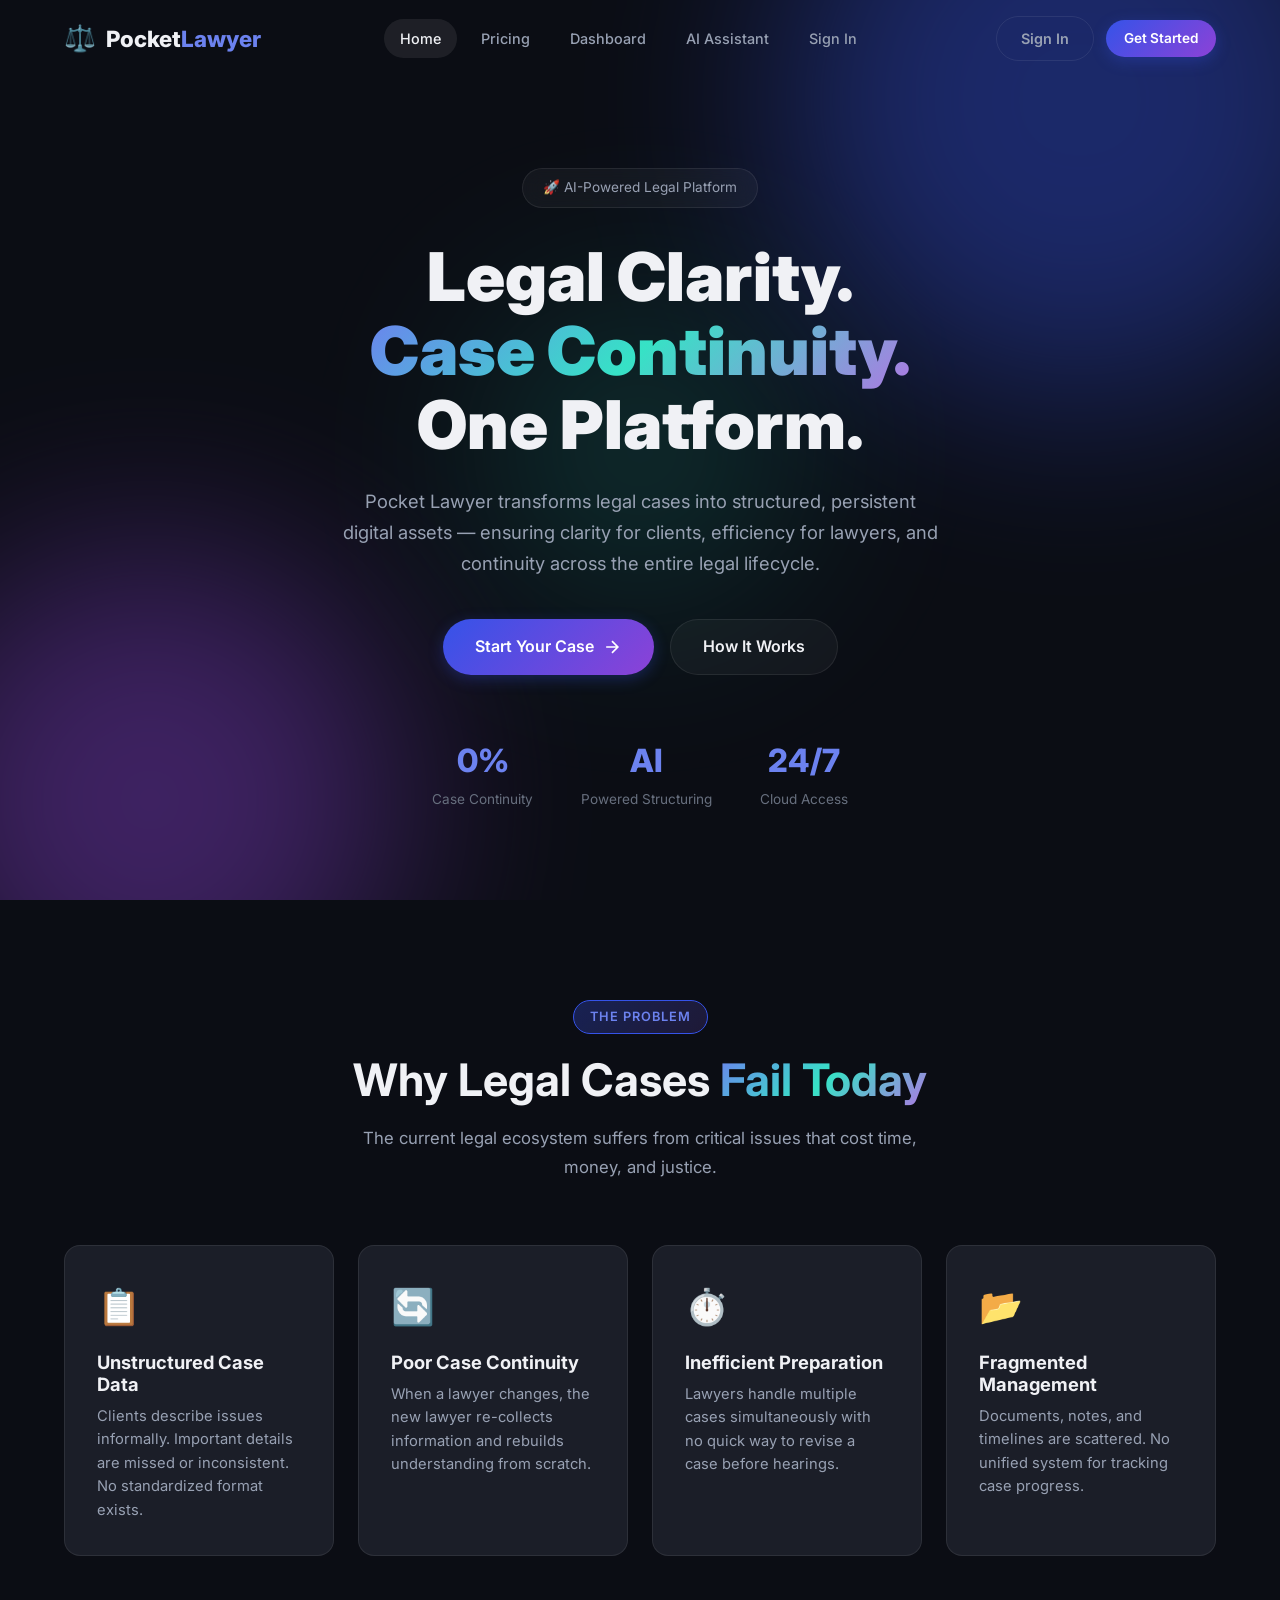
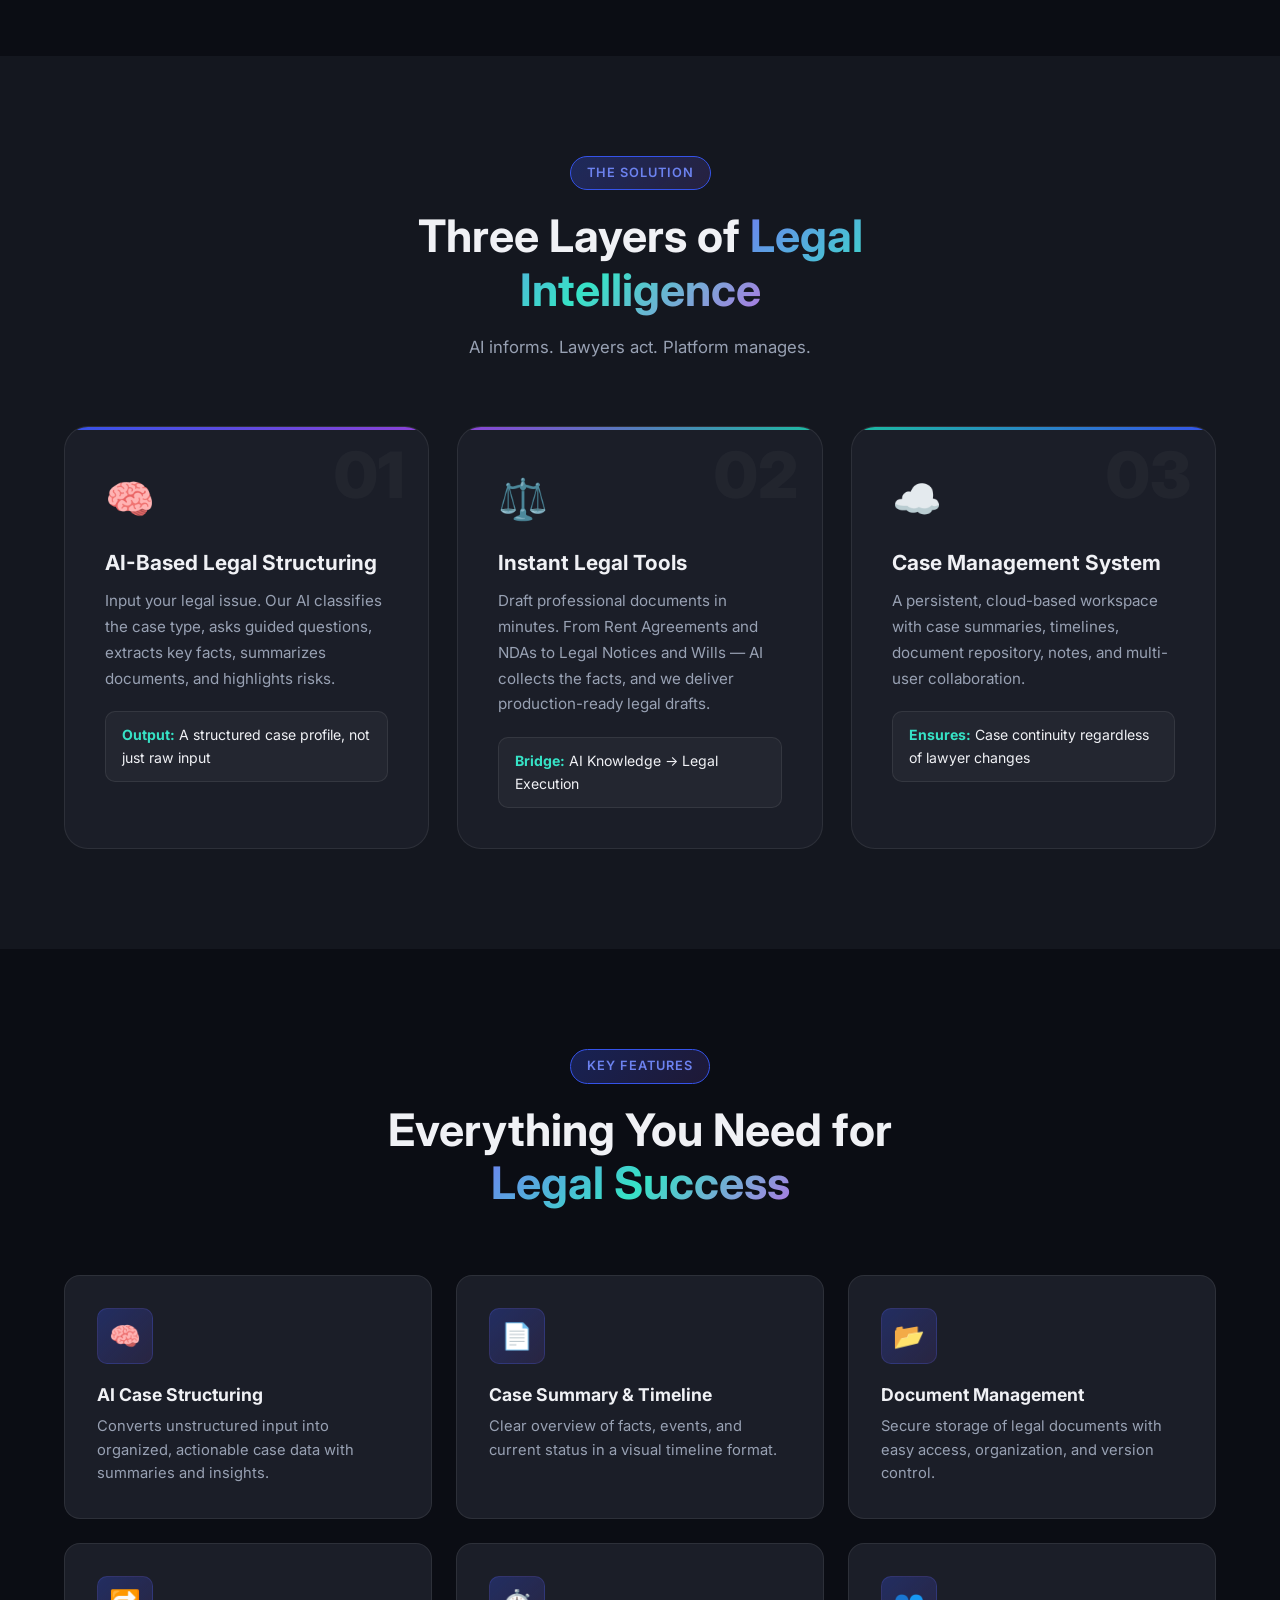
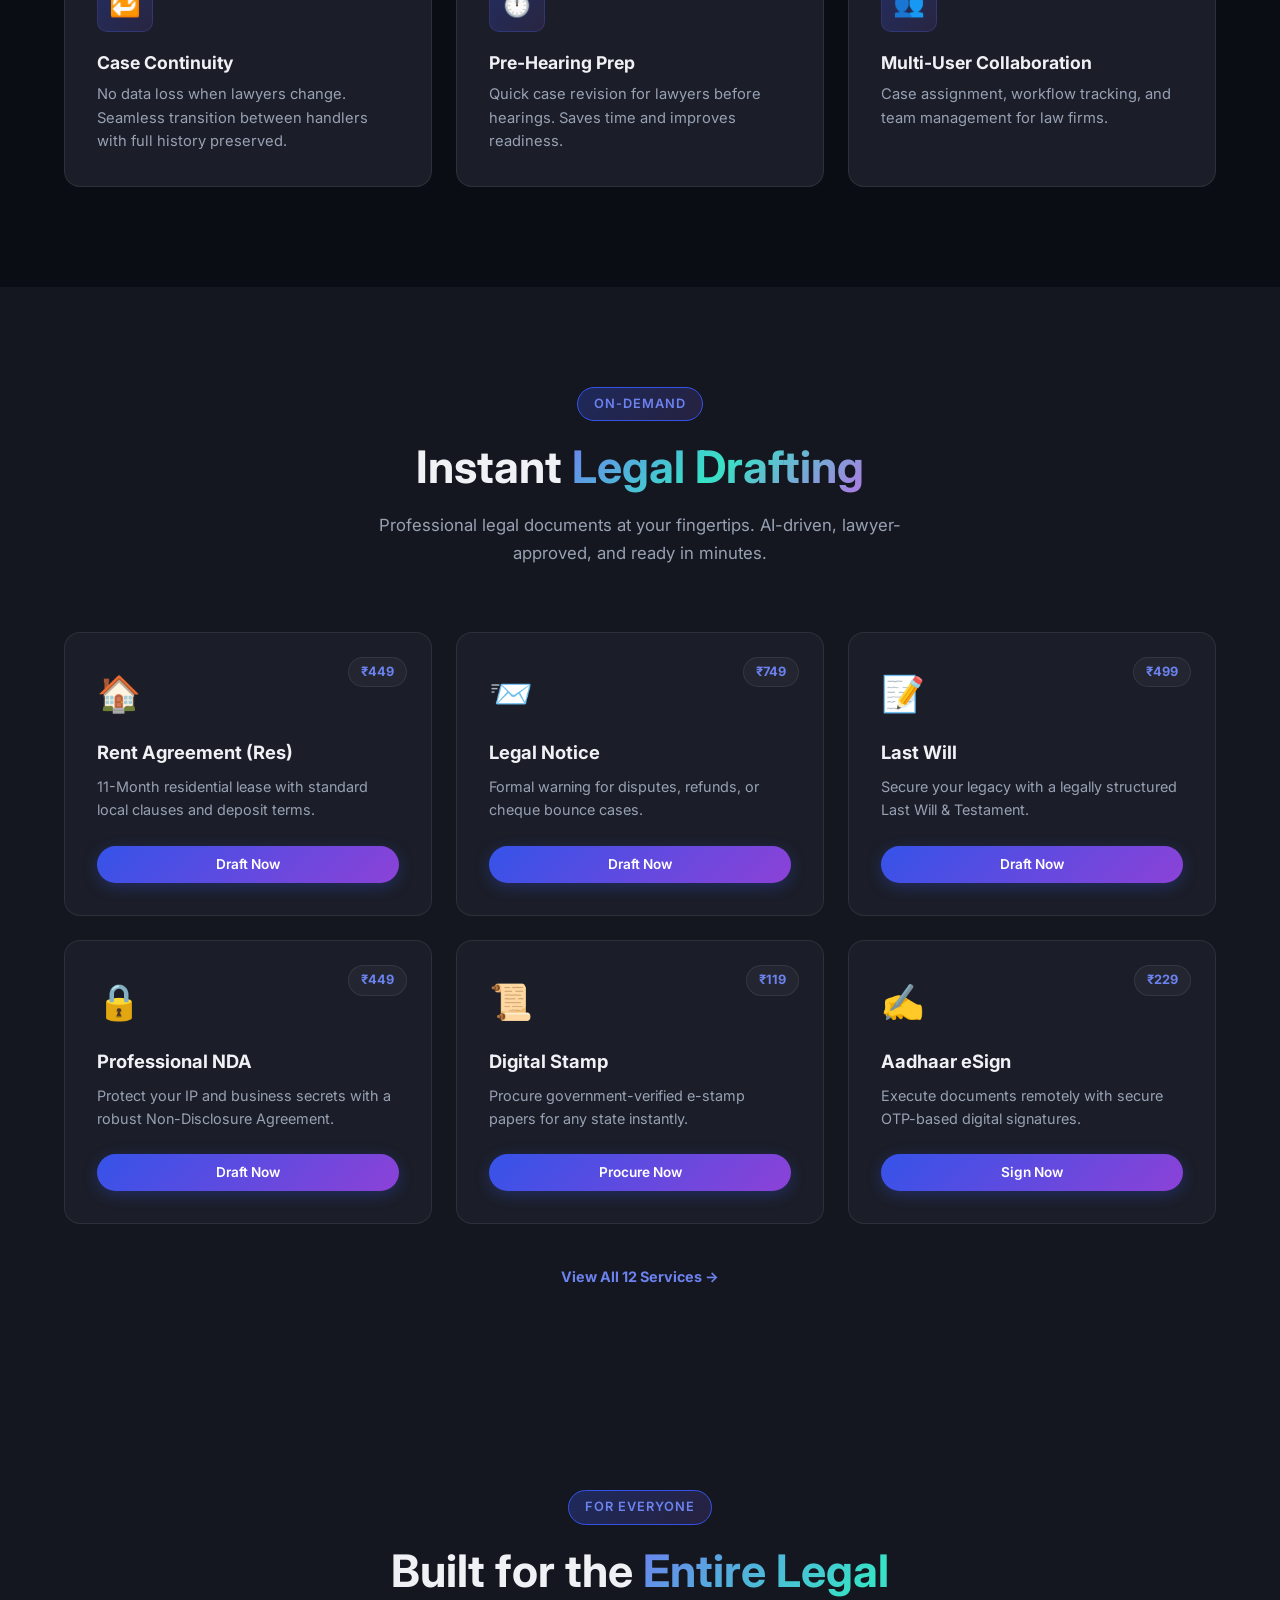
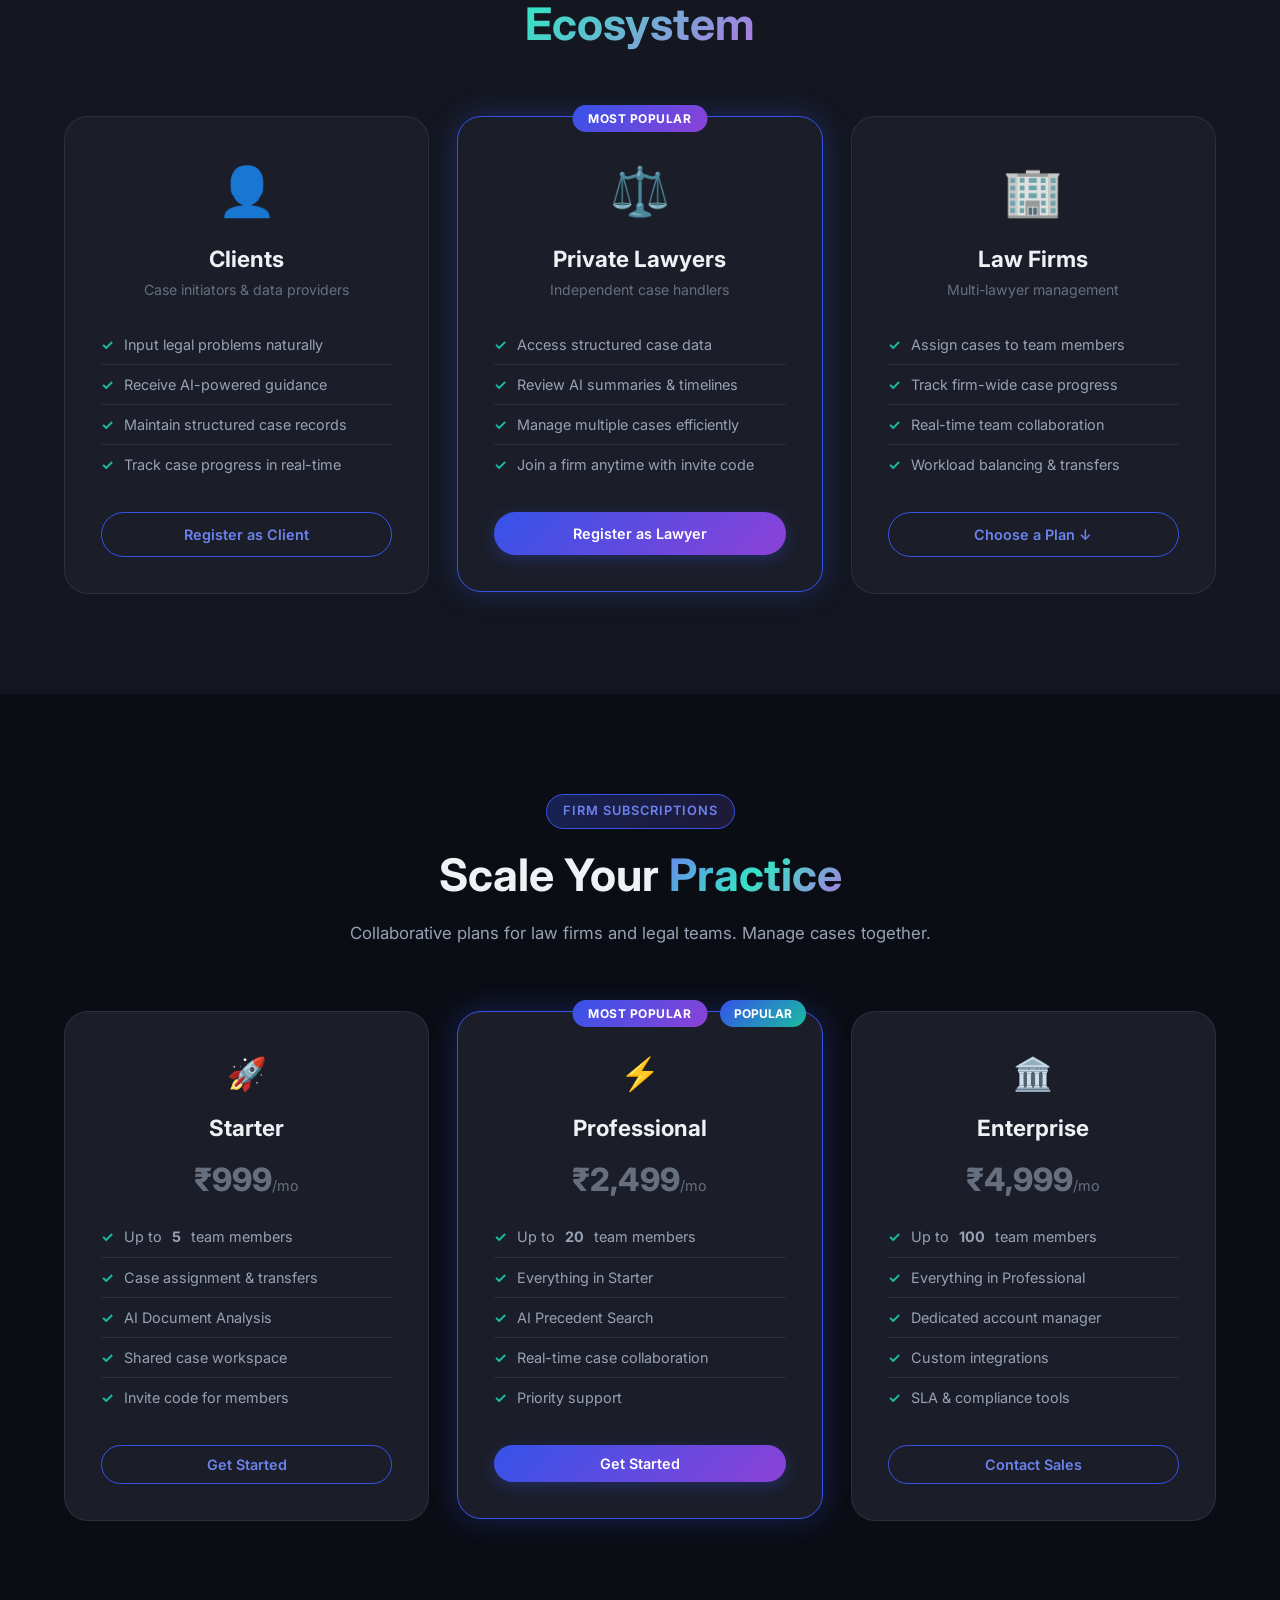
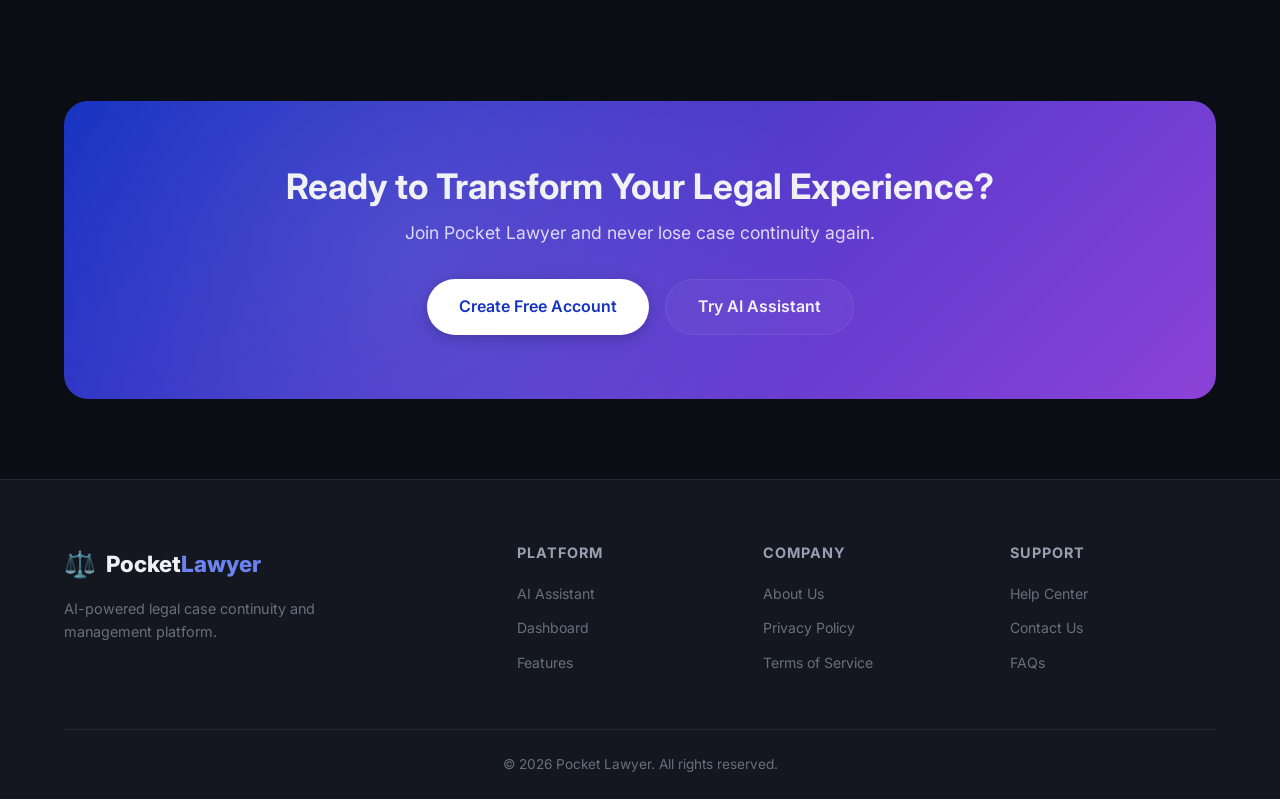
==== commit a5945d8e: "feat: synchronize landing page with new 12-service catalog and updated pricing" ====
--- a/frontend/index.html
+++ b/frontend/index.html
@@ -135,10 +135,10 @@
         <div class="layer-card layer-2">
           <div class="layer-number">02</div>
           <div class="layer-icon">⚖️</div>
-          <h3>Legal Service Integration</h3>
-          <p>Connect with verified lawyers, request consultations, legal notice drafting, or document verification. Bridge the gap between understanding and execution.</p>
+          <h3>Instant Legal Tools</h3>
+          <p>Draft professional documents in minutes. From Rent Agreements and NDAs to Legal Notices and Wills — AI collects the facts, and we deliver production-ready legal drafts.</p>
           <div class="layer-output">
-            <span class="output-label">Bridge:</span> Understanding → Execution
+            <span class="output-label">Bridge:</span> AI Knowledge → Legal Execution
           </div>
         </div>
         <div class="layer-card layer-3">
@@ -192,6 +192,64 @@
           <h3>Multi-User Collaboration</h3>
           <p>Case assignment, workflow tracking, and team management for law firms.</p>
         </div>
+      </div>
+    </div>
+  </section>
+
+  <!-- Instant Services Section -->
+  <section class="section section-dark" id="services">
+    <div class="container">
+      <div class="section-header">
+        <span class="section-badge">On-Demand</span>
+        <h2 class="section-title">Instant <span class="gradient-text">Legal Drafting</span></h2>
+        <p class="section-subtitle">Professional legal documents at your fingertips. AI-driven, lawyer-approved, and ready in minutes.</p>
+      </div>
+      <div class="service-catalog-grid">
+        <div class="svc-card">
+          <div class="svc-price-badge">₹449</div>
+          <div class="svc-icon">🏠</div>
+          <h3>Rent Agreement (Res)</h3>
+          <p>11-Month residential lease with standard local clauses and deposit terms.</p>
+          <a href="login.html#register" class="btn btn-primary btn-sm">Draft Now</a>
+        </div>
+        <div class="svc-card">
+          <div class="svc-price-badge">₹749</div>
+          <div class="svc-icon">📨</div>
+          <h3>Legal Notice</h3>
+          <p>Formal warning for disputes, refunds, or cheque bounce cases.</p>
+          <a href="login.html#register" class="btn btn-primary btn-sm">Draft Now</a>
+        </div>
+        <div class="svc-card">
+          <div class="svc-price-badge">₹499</div>
+          <div class="svc-icon">📝</div>
+          <h3>Last Will</h3>
+          <p>Secure your legacy with a legally structured Last Will & Testament.</p>
+          <a href="login.html#register" class="btn btn-primary btn-sm">Draft Now</a>
+        </div>
+        <div class="svc-card">
+          <div class="svc-price-badge">₹449</div>
+          <div class="svc-icon">🔒</div>
+          <h3>Professional NDA</h3>
+          <p>Protect your IP and business secrets with a robust Non-Disclosure Agreement.</p>
+          <a href="login.html#register" class="btn btn-primary btn-sm">Draft Now</a>
+        </div>
+        <div class="svc-card">
+          <div class="svc-price-badge">₹119</div>
+          <div class="svc-icon">📜</div>
+          <h3>Digital Stamp</h3>
+          <p>Procure government-verified e-stamp papers for any state instantly.</p>
+          <a href="login.html#register" class="btn btn-primary btn-sm">Procure Now</a>
+        </div>
+        <div class="svc-card">
+          <div class="svc-price-badge">₹229</div>
+          <div class="svc-icon">✍️</div>
+          <h3>Aadhaar eSign</h3>
+          <p>Execute documents remotely with secure OTP-based digital signatures.</p>
+          <a href="login.html#register" class="btn btn-primary btn-sm">Sign Now</a>
+        </div>
+      </div>
+      <div style="text-align:center; margin-top:40px;">
+        <a href="login.html" class="nav-link" style="color:var(--primary-light); font-weight:700;">View All 12 Services →</a>
       </div>
     </div>
   </section>
@@ -248,9 +306,9 @@
   <section class="section" id="pricing">
     <div class="container">
       <div class="section-header">
-        <span class="section-badge">For Law Firms</span>
-        <h2 class="section-title">Plans Built for <span class="gradient-text">Your Firm</span></h2>
-        <p class="section-subtitle">Subscribe. Invite your team. Collaborate on cases in real-time.</p>
+        <span class="section-badge">Firm Subscriptions</span>
+        <h2 class="section-title">Scale Your <span class="gradient-text">Practice</span></h2>
+        <p class="section-subtitle">Collaborative plans for law firms and legal teams. Manage cases together.</p>
       </div>
       <div class="users-grid">
         <div class="user-card">
--- a/frontend/css/style.css
+++ b/frontend/css/style.css
@@ -965,3 +965,64 @@
 .justify-between { justify-content: space-between; }
 .gap-2 { gap: 8px; }
 .gap-4 { gap: 16px; }
+/* --- Service Catalog (Landing Page) --- */
+.service-catalog-grid {
+  display: grid;
+  grid-template-columns: repeat(auto-fit, minmax(280px, 1fr));
+  gap: 24px;
+  margin-top: 48px;
+}
+
+.svc-card {
+  background: var(--bg-surface);
+  border: 1px solid var(--border-color);
+  border-radius: var(--radius-lg);
+  padding: 32px;
+  transition: all var(--transition);
+  display: flex;
+  flex-direction: column;
+  text-align: left;
+  position: relative;
+  overflow: hidden;
+}
+
+.svc-card:hover {
+  transform: translateY(-8px);
+  border-color: var(--primary);
+  box-shadow: var(--shadow-glow);
+}
+
+.svc-price-badge {
+  position: absolute;
+  top: 24px;
+  right: 24px;
+  background: var(--bg-glass);
+  border: 1px solid var(--border-color);
+  padding: 4px 12px;
+  border-radius: var(--radius-full);
+  font-size: 0.8rem;
+  font-weight: 700;
+  color: var(--primary-light);
+}
+
+.svc-icon {
+  font-size: 2.2rem;
+  margin-bottom: 20px;
+}
+
+.svc-card h3 {
+  font-size: 1.15rem;
+  margin-bottom: 12px;
+}
+
+.svc-card p {
+  font-size: 0.9rem;
+  color: var(--text-secondary);
+  line-height: 1.6;
+  margin-bottom: 24px;
+  flex: 1;
+}
+
+.svc-card .btn {
+  justify-content: center;
+}
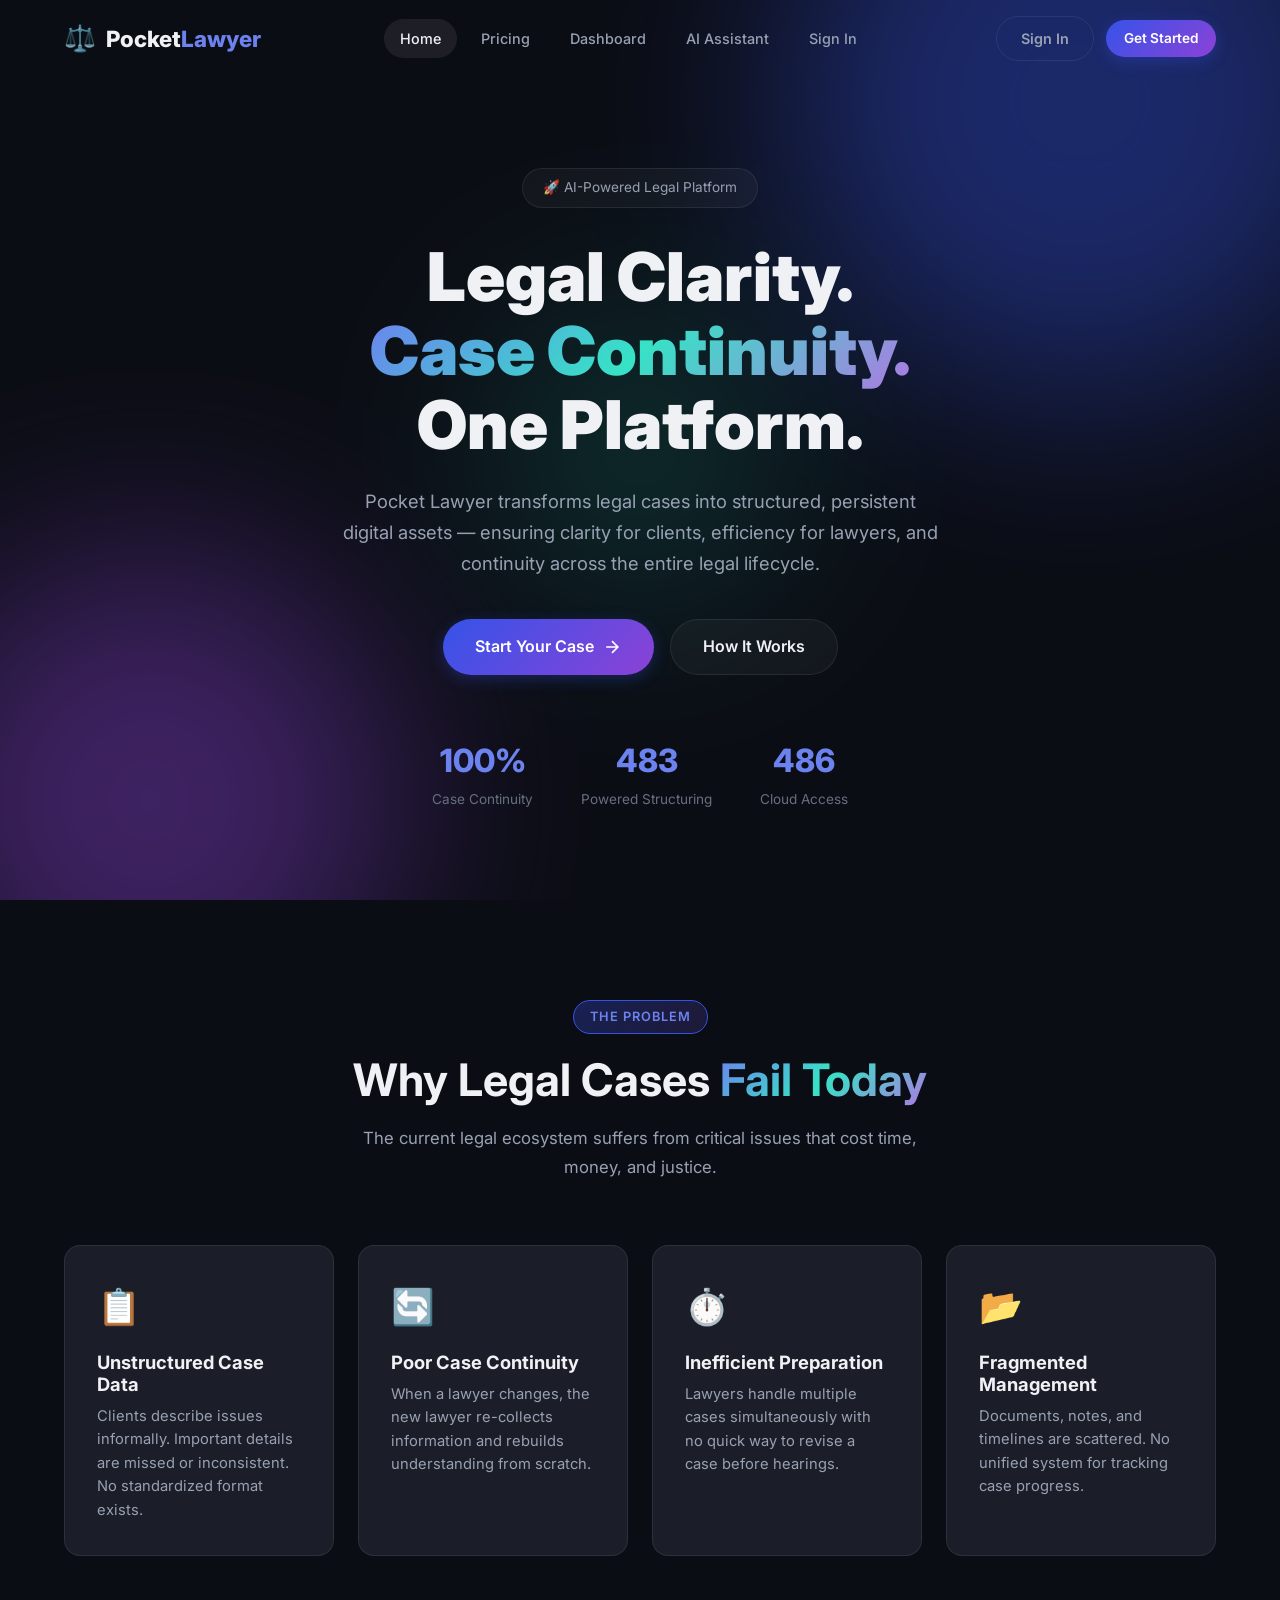
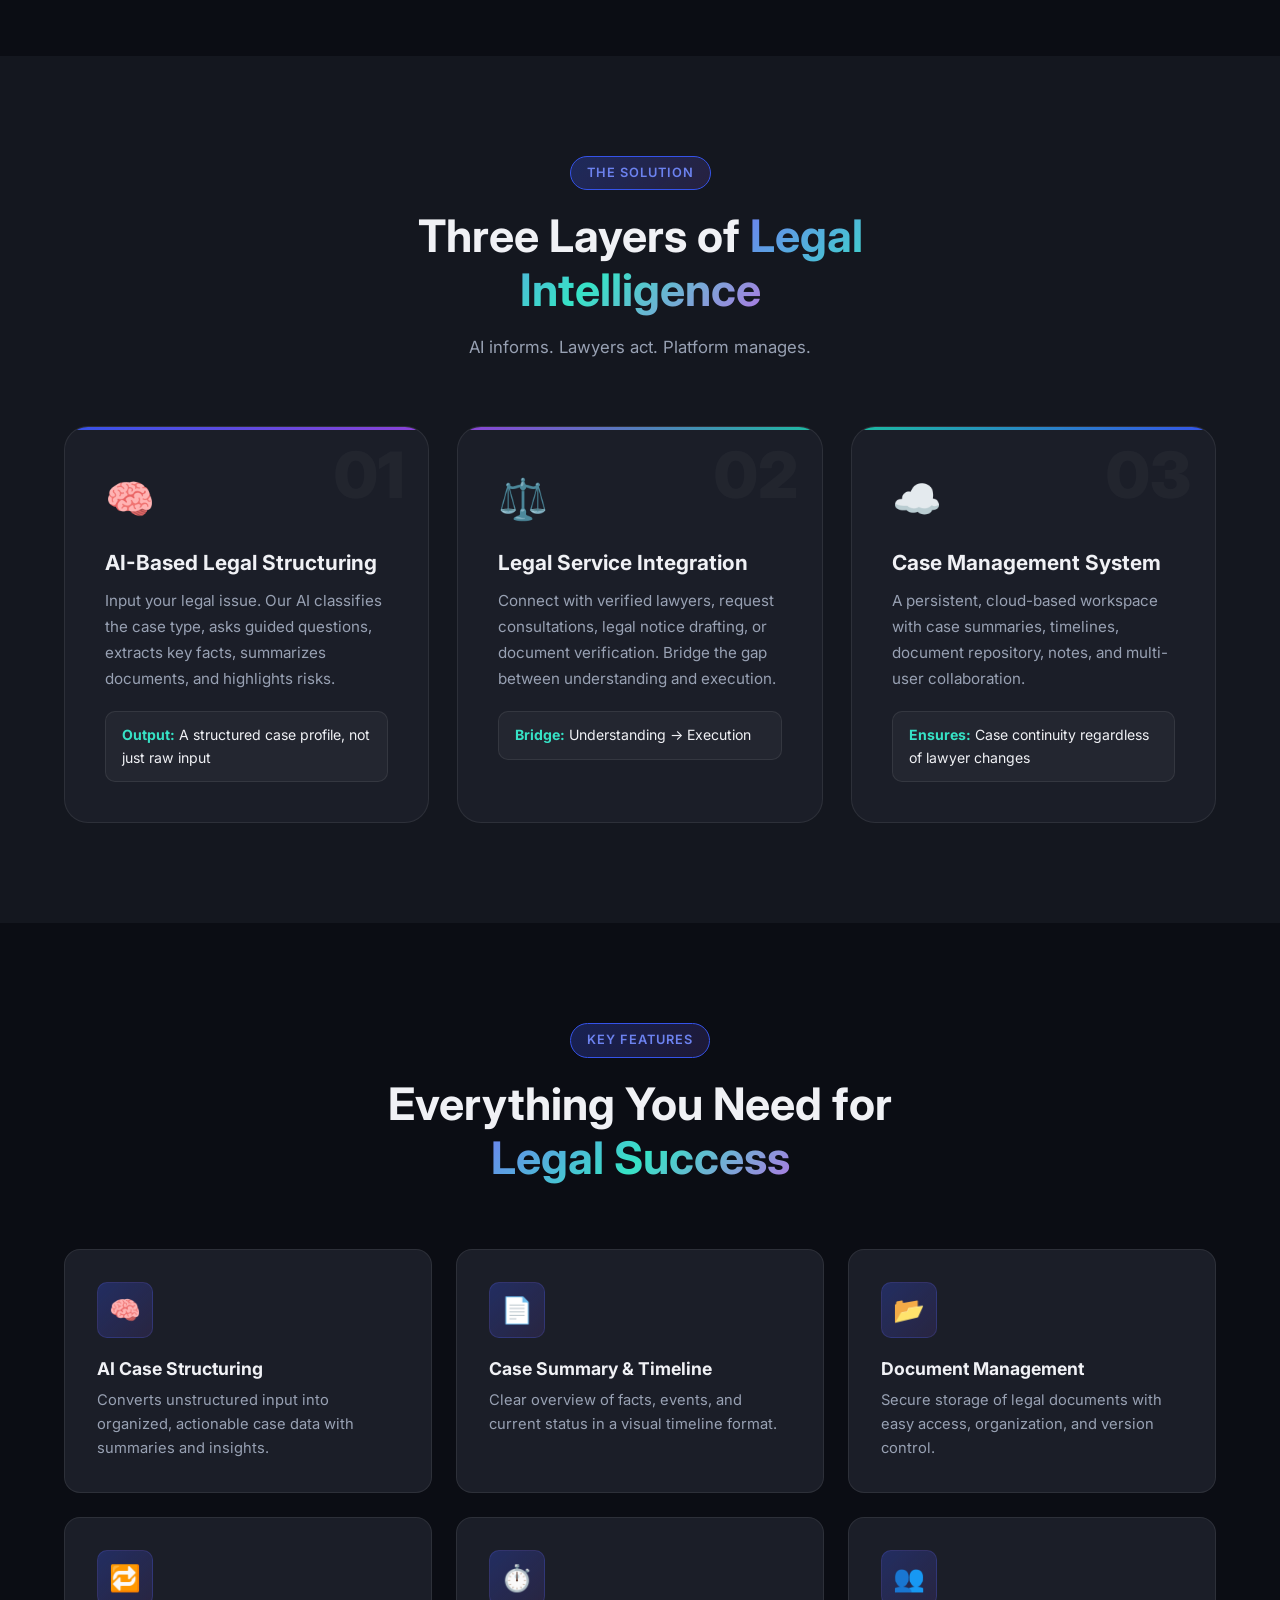
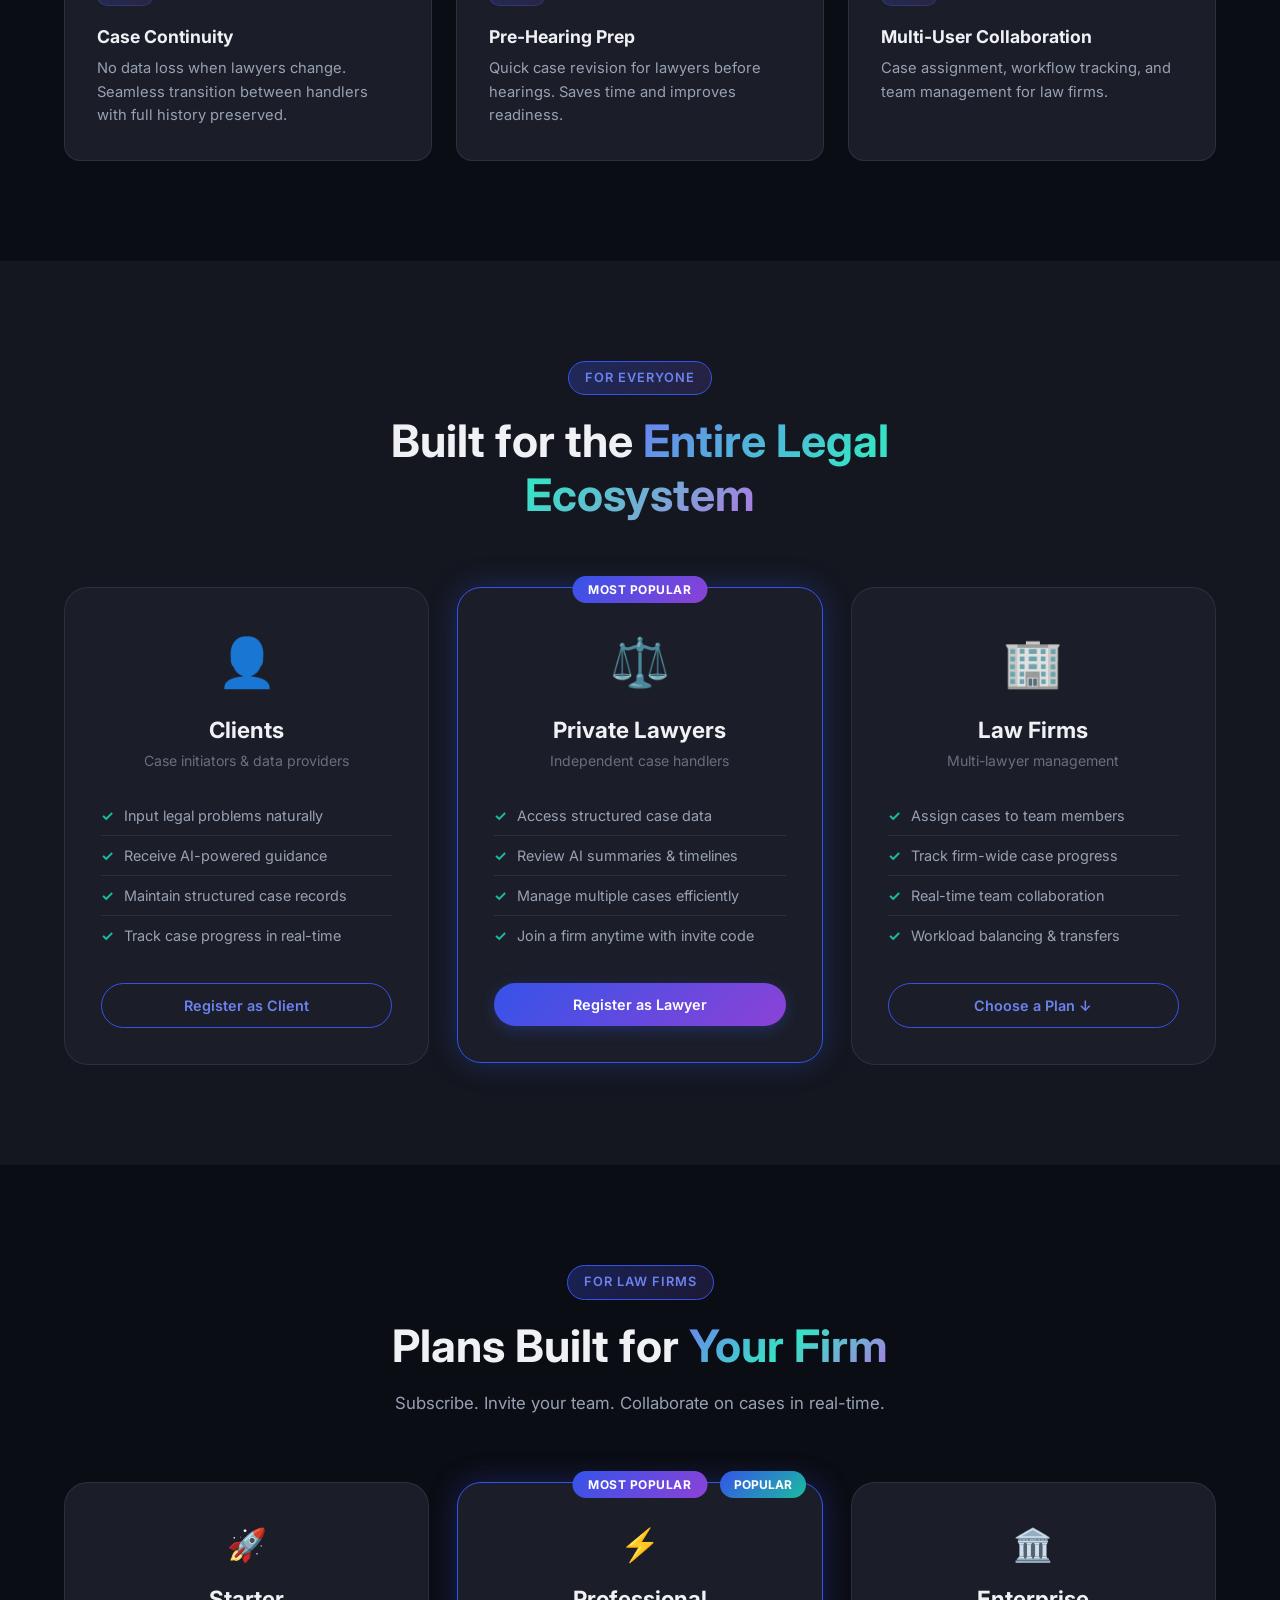
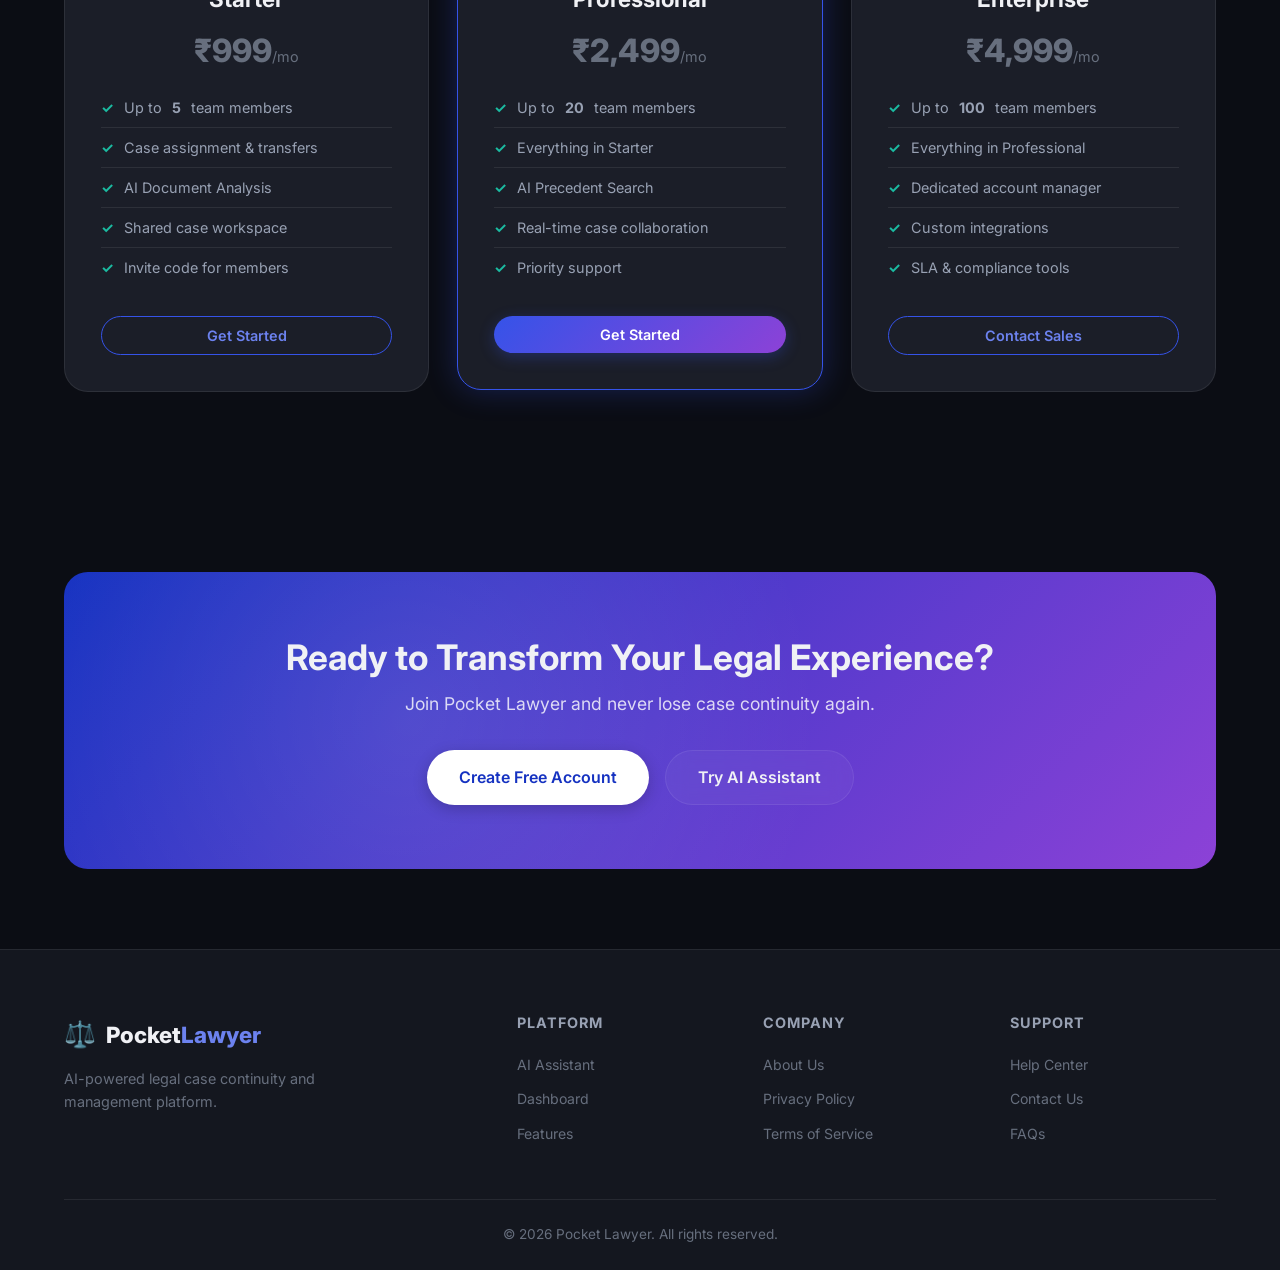
==== commit 2e09e92e: "fix: resolve 0% continuity stat and create app.js for landing page animations" ====
--- a/frontend/index.html
+++ b/frontend/index.html
@@ -1,17 +1,22 @@
 <!DOCTYPE html>
 <html lang="en">
+
 <head>
   <meta charset="UTF-8">
   <meta name="viewport" content="width=device-width, initial-scale=1.0">
   <title>Pocket Lawyer – AI-Powered Legal Case Management</title>
-  <meta name="description" content="AI-powered legal case continuity and management platform. Structure, manage, and preserve legal cases across their entire lifecycle.">
+  <meta name="description"
+    content="AI-powered legal case continuity and management platform. Structure, manage, and preserve legal cases across their entire lifecycle.">
   <link rel="preconnect" href="https://fonts.googleapis.com">
   <link rel="preconnect" href="https://fonts.gstatic.com" crossorigin>
-  <link href="https://fonts.googleapis.com/css2?family=Inter:wght@300;400;500;600;700;800;900&display=swap" rel="stylesheet">
+  <link href="https://fonts.googleapis.com/css2?family=Inter:wght@300;400;500;600;700;800;900&display=swap"
+    rel="stylesheet">
   <link rel="stylesheet" href="css/style.css">
   <link rel="stylesheet" href="css/responsive.css">
-  <link rel="icon" href="data:image/svg+xml,<svg xmlns='http://www.w3.org/2000/svg' viewBox='0 0 100 100'><text y='.9em' font-size='90'>⚖️</text></svg>">
+  <link rel="icon"
+    href="data:image/svg+xml,<svg xmlns='http://www.w3.org/2000/svg' viewBox='0 0 100 100'><text y='.9em' font-size='90'>⚖️</text></svg>">
 </head>
+
 <body>
   <!-- Navigation -->
   <nav class="navbar" id="main-nav">
@@ -52,13 +57,15 @@
         One Platform.
       </h1>
       <p class="hero-subtitle">
-        Pocket Lawyer transforms legal cases into structured, persistent digital assets — 
+        Pocket Lawyer transforms legal cases into structured, persistent digital assets —
         ensuring clarity for clients, efficiency for lawyers, and continuity across the entire legal lifecycle.
       </p>
       <div class="hero-cta">
         <a href="login.html#register" class="btn btn-primary btn-lg">
           <span>Start Your Case</span>
-          <svg width="20" height="20" viewBox="0 0 24 24" fill="none" stroke="currentColor" stroke-width="2"><path d="M5 12h14M12 5l7 7-7 7"/></svg>
+          <svg width="20" height="20" viewBox="0 0 24 24" fill="none" stroke="currentColor" stroke-width="2">
+            <path d="M5 12h14M12 5l7 7-7 7" />
+          </svg>
         </a>
         <a href="#how-it-works" class="btn btn-glass btn-lg">
           <span>How It Works</span>
@@ -87,13 +94,15 @@
       <div class="section-header">
         <span class="section-badge">The Problem</span>
         <h2 class="section-title">Why Legal Cases <span class="gradient-text">Fail Today</span></h2>
-        <p class="section-subtitle">The current legal ecosystem suffers from critical issues that cost time, money, and justice.</p>
+        <p class="section-subtitle">The current legal ecosystem suffers from critical issues that cost time, money, and
+          justice.</p>
       </div>
       <div class="problem-grid">
         <div class="problem-card" data-aos="fade-up">
           <div class="problem-icon">📋</div>
           <h3>Unstructured Case Data</h3>
-          <p>Clients describe issues informally. Important details are missed or inconsistent. No standardized format exists.</p>
+          <p>Clients describe issues informally. Important details are missed or inconsistent. No standardized format
+            exists.</p>
         </div>
         <div class="problem-card" data-aos="fade-up" data-delay="100">
           <div class="problem-icon">🔄</div>
@@ -127,7 +136,8 @@
           <div class="layer-number">01</div>
           <div class="layer-icon">🧠</div>
           <h3>AI-Based Legal Structuring</h3>
-          <p>Input your legal issue. Our AI classifies the case type, asks guided questions, extracts key facts, summarizes documents, and highlights risks.</p>
+          <p>Input your legal issue. Our AI classifies the case type, asks guided questions, extracts key facts,
+            summarizes documents, and highlights risks.</p>
           <div class="layer-output">
             <span class="output-label">Output:</span> A structured case profile, not just raw input
           </div>
@@ -135,17 +145,19 @@
         <div class="layer-card layer-2">
           <div class="layer-number">02</div>
           <div class="layer-icon">⚖️</div>
-          <h3>Instant Legal Tools</h3>
-          <p>Draft professional documents in minutes. From Rent Agreements and NDAs to Legal Notices and Wills — AI collects the facts, and we deliver production-ready legal drafts.</p>
+          <h3>Legal Service Integration</h3>
+          <p>Connect with verified lawyers, request consultations, legal notice drafting, or document verification.
+            Bridge the gap between understanding and execution.</p>
           <div class="layer-output">
-            <span class="output-label">Bridge:</span> AI Knowledge → Legal Execution
+            <span class="output-label">Bridge:</span> Understanding → Execution
           </div>
         </div>
         <div class="layer-card layer-3">
           <div class="layer-number">03</div>
           <div class="layer-icon">☁️</div>
           <h3>Case Management System</h3>
-          <p>A persistent, cloud-based workspace with case summaries, timelines, document repository, notes, and multi-user collaboration.</p>
+          <p>A persistent, cloud-based workspace with case summaries, timelines, document repository, notes, and
+            multi-user collaboration.</p>
           <div class="layer-output">
             <span class="output-label">Ensures:</span> Case continuity regardless of lawyer changes
           </div>
@@ -192,64 +204,6 @@
           <h3>Multi-User Collaboration</h3>
           <p>Case assignment, workflow tracking, and team management for law firms.</p>
         </div>
-      </div>
-    </div>
-  </section>
-
-  <!-- Instant Services Section -->
-  <section class="section section-dark" id="services">
-    <div class="container">
-      <div class="section-header">
-        <span class="section-badge">On-Demand</span>
-        <h2 class="section-title">Instant <span class="gradient-text">Legal Drafting</span></h2>
-        <p class="section-subtitle">Professional legal documents at your fingertips. AI-driven, lawyer-approved, and ready in minutes.</p>
-      </div>
-      <div class="service-catalog-grid">
-        <div class="svc-card">
-          <div class="svc-price-badge">₹449</div>
-          <div class="svc-icon">🏠</div>
-          <h3>Rent Agreement (Res)</h3>
-          <p>11-Month residential lease with standard local clauses and deposit terms.</p>
-          <a href="login.html#register" class="btn btn-primary btn-sm">Draft Now</a>
-        </div>
-        <div class="svc-card">
-          <div class="svc-price-badge">₹749</div>
-          <div class="svc-icon">📨</div>
-          <h3>Legal Notice</h3>
-          <p>Formal warning for disputes, refunds, or cheque bounce cases.</p>
-          <a href="login.html#register" class="btn btn-primary btn-sm">Draft Now</a>
-        </div>
-        <div class="svc-card">
-          <div class="svc-price-badge">₹499</div>
-          <div class="svc-icon">📝</div>
-          <h3>Last Will</h3>
-          <p>Secure your legacy with a legally structured Last Will & Testament.</p>
-          <a href="login.html#register" class="btn btn-primary btn-sm">Draft Now</a>
-        </div>
-        <div class="svc-card">
-          <div class="svc-price-badge">₹449</div>
-          <div class="svc-icon">🔒</div>
-          <h3>Professional NDA</h3>
-          <p>Protect your IP and business secrets with a robust Non-Disclosure Agreement.</p>
-          <a href="login.html#register" class="btn btn-primary btn-sm">Draft Now</a>
-        </div>
-        <div class="svc-card">
-          <div class="svc-price-badge">₹119</div>
-          <div class="svc-icon">📜</div>
-          <h3>Digital Stamp</h3>
-          <p>Procure government-verified e-stamp papers for any state instantly.</p>
-          <a href="login.html#register" class="btn btn-primary btn-sm">Procure Now</a>
-        </div>
-        <div class="svc-card">
-          <div class="svc-price-badge">₹229</div>
-          <div class="svc-icon">✍️</div>
-          <h3>Aadhaar eSign</h3>
-          <p>Execute documents remotely with secure OTP-based digital signatures.</p>
-          <a href="login.html#register" class="btn btn-primary btn-sm">Sign Now</a>
-        </div>
-      </div>
-      <div style="text-align:center; margin-top:40px;">
-        <a href="login.html" class="nav-link" style="color:var(--primary-light); font-weight:700;">View All 12 Services →</a>
       </div>
     </div>
   </section>
@@ -306,15 +260,16 @@
   <section class="section" id="pricing">
     <div class="container">
       <div class="section-header">
-        <span class="section-badge">Firm Subscriptions</span>
-        <h2 class="section-title">Scale Your <span class="gradient-text">Practice</span></h2>
-        <p class="section-subtitle">Collaborative plans for law firms and legal teams. Manage cases together.</p>
+        <span class="section-badge">For Law Firms</span>
+        <h2 class="section-title">Plans Built for <span class="gradient-text">Your Firm</span></h2>
+        <p class="section-subtitle">Subscribe. Invite your team. Collaborate on cases in real-time.</p>
       </div>
       <div class="users-grid">
         <div class="user-card">
           <div class="user-icon" style="font-size:2rem;">🚀</div>
           <h3>Starter</h3>
-          <p class="user-role" style="font-size:2rem;font-weight:800;margin:12px 0;">₹999<span style="font-size:0.9rem;font-weight:400;">/mo</span></p>
+          <p class="user-role" style="font-size:2rem;font-weight:800;margin:12px 0;">₹999<span
+              style="font-size:0.9rem;font-weight:400;">/mo</span></p>
           <ul class="user-capabilities">
             <li>Up to <strong>5</strong> team members</li>
             <li>Case assignment & transfers</li>
@@ -325,10 +280,13 @@
           <button class="btn btn-outline btn-block" onclick="openFirmModal('starter')">Get Started</button>
         </div>
         <div class="user-card user-card-featured">
-          <div style="position:absolute;top:-12px;right:16px;background:linear-gradient(135deg,var(--primary),var(--accent));color:white;padding:4px 14px;border-radius:20px;font-size:0.75rem;font-weight:700;">POPULAR</div>
+          <div
+            style="position:absolute;top:-12px;right:16px;background:linear-gradient(135deg,var(--primary),var(--accent));color:white;padding:4px 14px;border-radius:20px;font-size:0.75rem;font-weight:700;">
+            POPULAR</div>
           <div class="user-icon" style="font-size:2rem;">⚡</div>
           <h3>Professional</h3>
-          <p class="user-role" style="font-size:2rem;font-weight:800;margin:12px 0;">₹2,499<span style="font-size:0.9rem;font-weight:400;">/mo</span></p>
+          <p class="user-role" style="font-size:2rem;font-weight:800;margin:12px 0;">₹2,499<span
+              style="font-size:0.9rem;font-weight:400;">/mo</span></p>
           <ul class="user-capabilities">
             <li>Up to <strong>20</strong> team members</li>
             <li>Everything in Starter</li>
@@ -341,7 +299,8 @@
         <div class="user-card">
           <div class="user-icon" style="font-size:2rem;">🏛️</div>
           <h3>Enterprise</h3>
-          <p class="user-role" style="font-size:2rem;font-weight:800;margin:12px 0;">₹4,999<span style="font-size:0.9rem;font-weight:400;">/mo</span></p>
+          <p class="user-role" style="font-size:2rem;font-weight:800;margin:12px 0;">₹4,999<span
+              style="font-size:0.9rem;font-weight:400;">/mo</span></p>
           <ul class="user-capabilities">
             <li>Up to <strong>100</strong> team members</li>
             <li>Everything in Professional</li>
@@ -356,8 +315,10 @@
   </section>
 
   <!-- Firm Creation Modal -->
-  <div id="firm-modal" style="display:none;position:fixed;top:0;left:0;width:100%;height:100%;background:rgba(0,0,0,0.7);z-index:9999;align-items:center;justify-content:center;backdrop-filter:blur(4px);">
-    <div style="background:var(--card-bg);width:90%;max-width:480px;border-radius:16px;padding:40px;box-shadow:0 25px 50px -12px rgba(0,0,0,0.5);border:1px solid var(--border);">
+  <div id="firm-modal"
+    style="display:none;position:fixed;top:0;left:0;width:100%;height:100%;background:rgba(0,0,0,0.7);z-index:9999;align-items:center;justify-content:center;backdrop-filter:blur(4px);">
+    <div
+      style="background:var(--card-bg);width:90%;max-width:480px;border-radius:16px;padding:40px;box-shadow:0 25px 50px -12px rgba(0,0,0,0.5);border:1px solid var(--border);">
       <h2 style="margin-bottom:8px;">🏢 Create Your Firm</h2>
       <p style="color:var(--text-muted);margin-bottom:24px;">Set up your firm and invite your team.</p>
       <form onsubmit="handleCreateFirm(event)">
@@ -376,10 +337,13 @@
         </div>
         <div class="form-group">
           <label class="form-label" for="firm-password">Password</label>
-          <input type="password" id="firm-password" class="form-input" placeholder="Create a strong password" required minlength="6">
-        </div>
-        <button type="submit" class="btn btn-primary btn-block btn-lg" id="firm-submit-btn">Create Firm & Get Invite Code</button>
-        <button type="button" class="btn btn-ghost btn-block" onclick="closeFirmModal()" style="margin-top:8px;">Cancel</button>
+          <input type="password" id="firm-password" class="form-input" placeholder="Create a strong password" required
+            minlength="6">
+        </div>
+        <button type="submit" class="btn btn-primary btn-block btn-lg" id="firm-submit-btn">Create Firm & Get Invite
+          Code</button>
+        <button type="button" class="btn btn-ghost btn-block" onclick="closeFirmModal()"
+          style="margin-top:8px;">Cancel</button>
       </form>
     </div>
   </div>
@@ -451,8 +415,8 @@
       btn.disabled = true;
       btn.textContent = 'Creating...';
 
-      const apiBase = (window.location.origin.startsWith('file') || window.location.hostname === 'localhost') 
-        ? 'http://127.0.0.1:5000' 
+      const apiBase = (window.location.origin.startsWith('file') || window.location.hostname === 'localhost')
+        ? 'http://127.0.0.1:5000'
         : window.location.origin;
 
       try {
@@ -497,4 +461,5 @@
     }
   </script>
 </body>
-</html>
+
+</html>
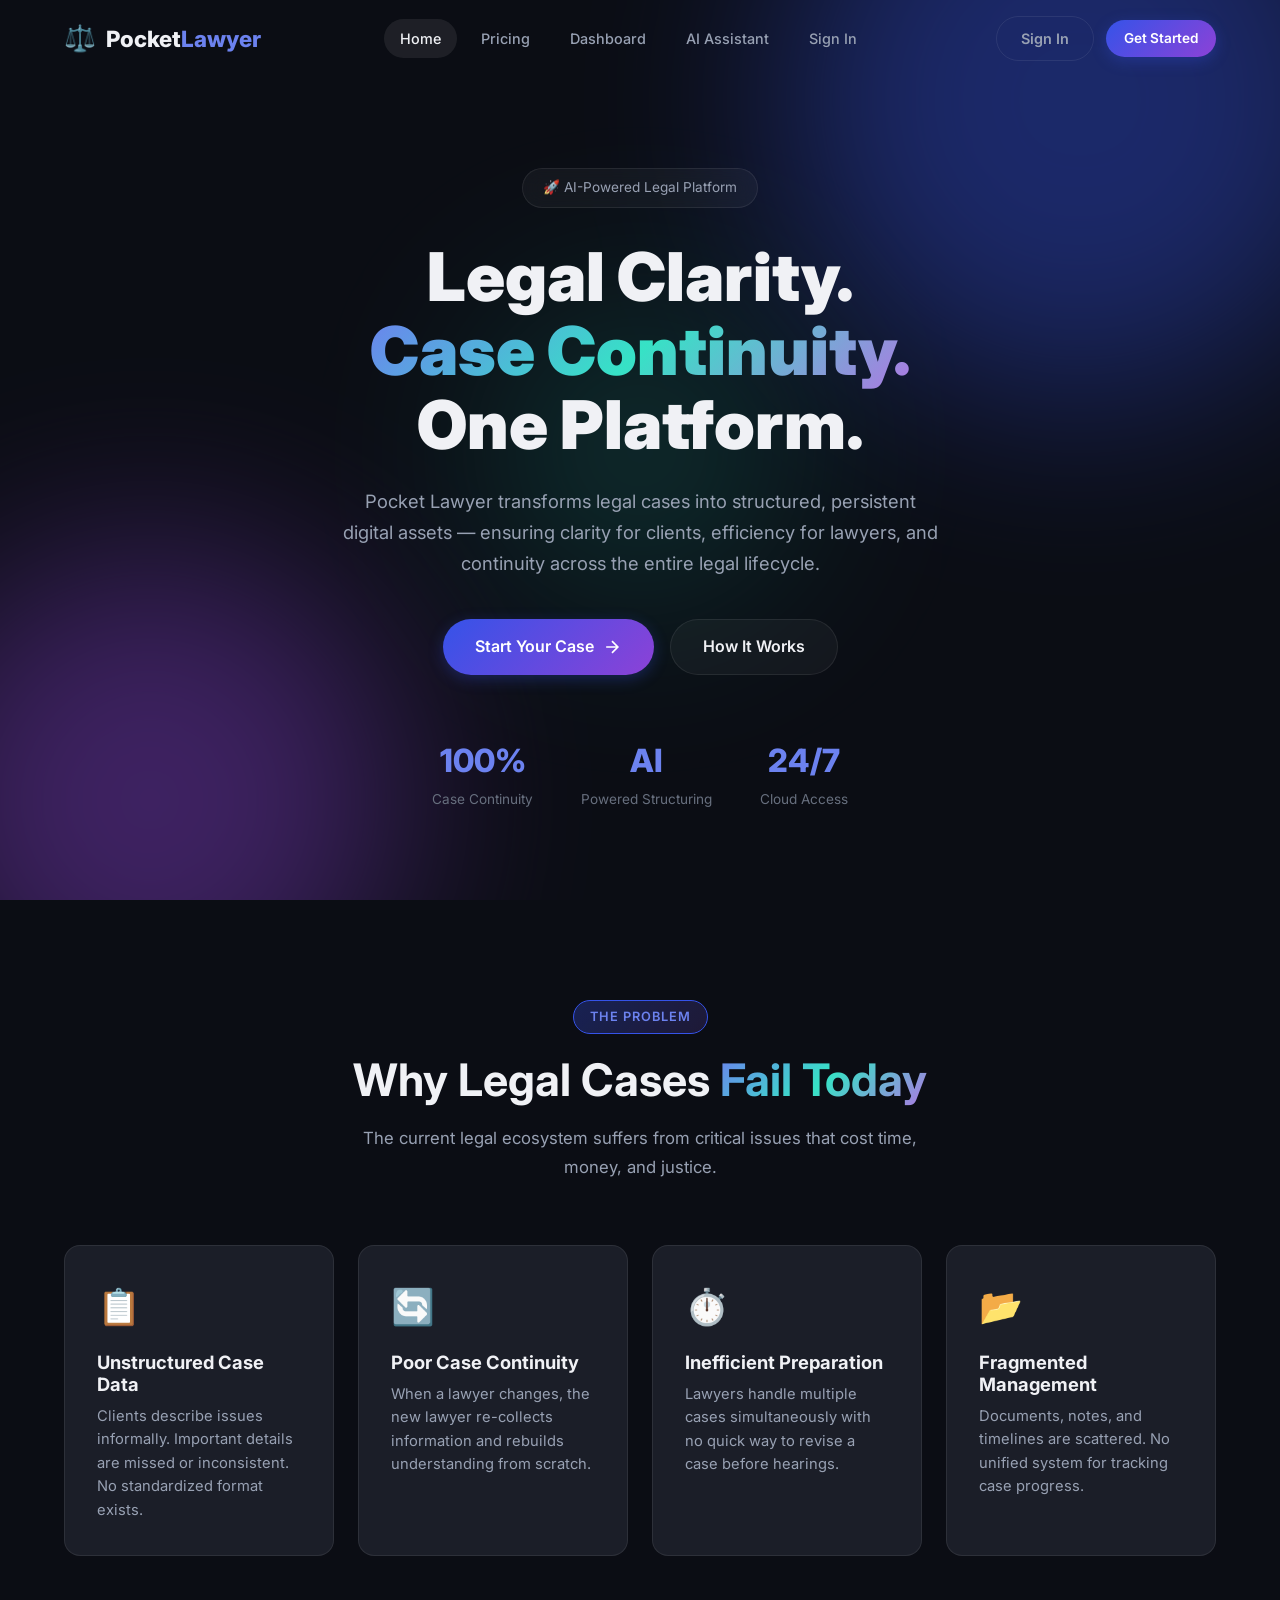
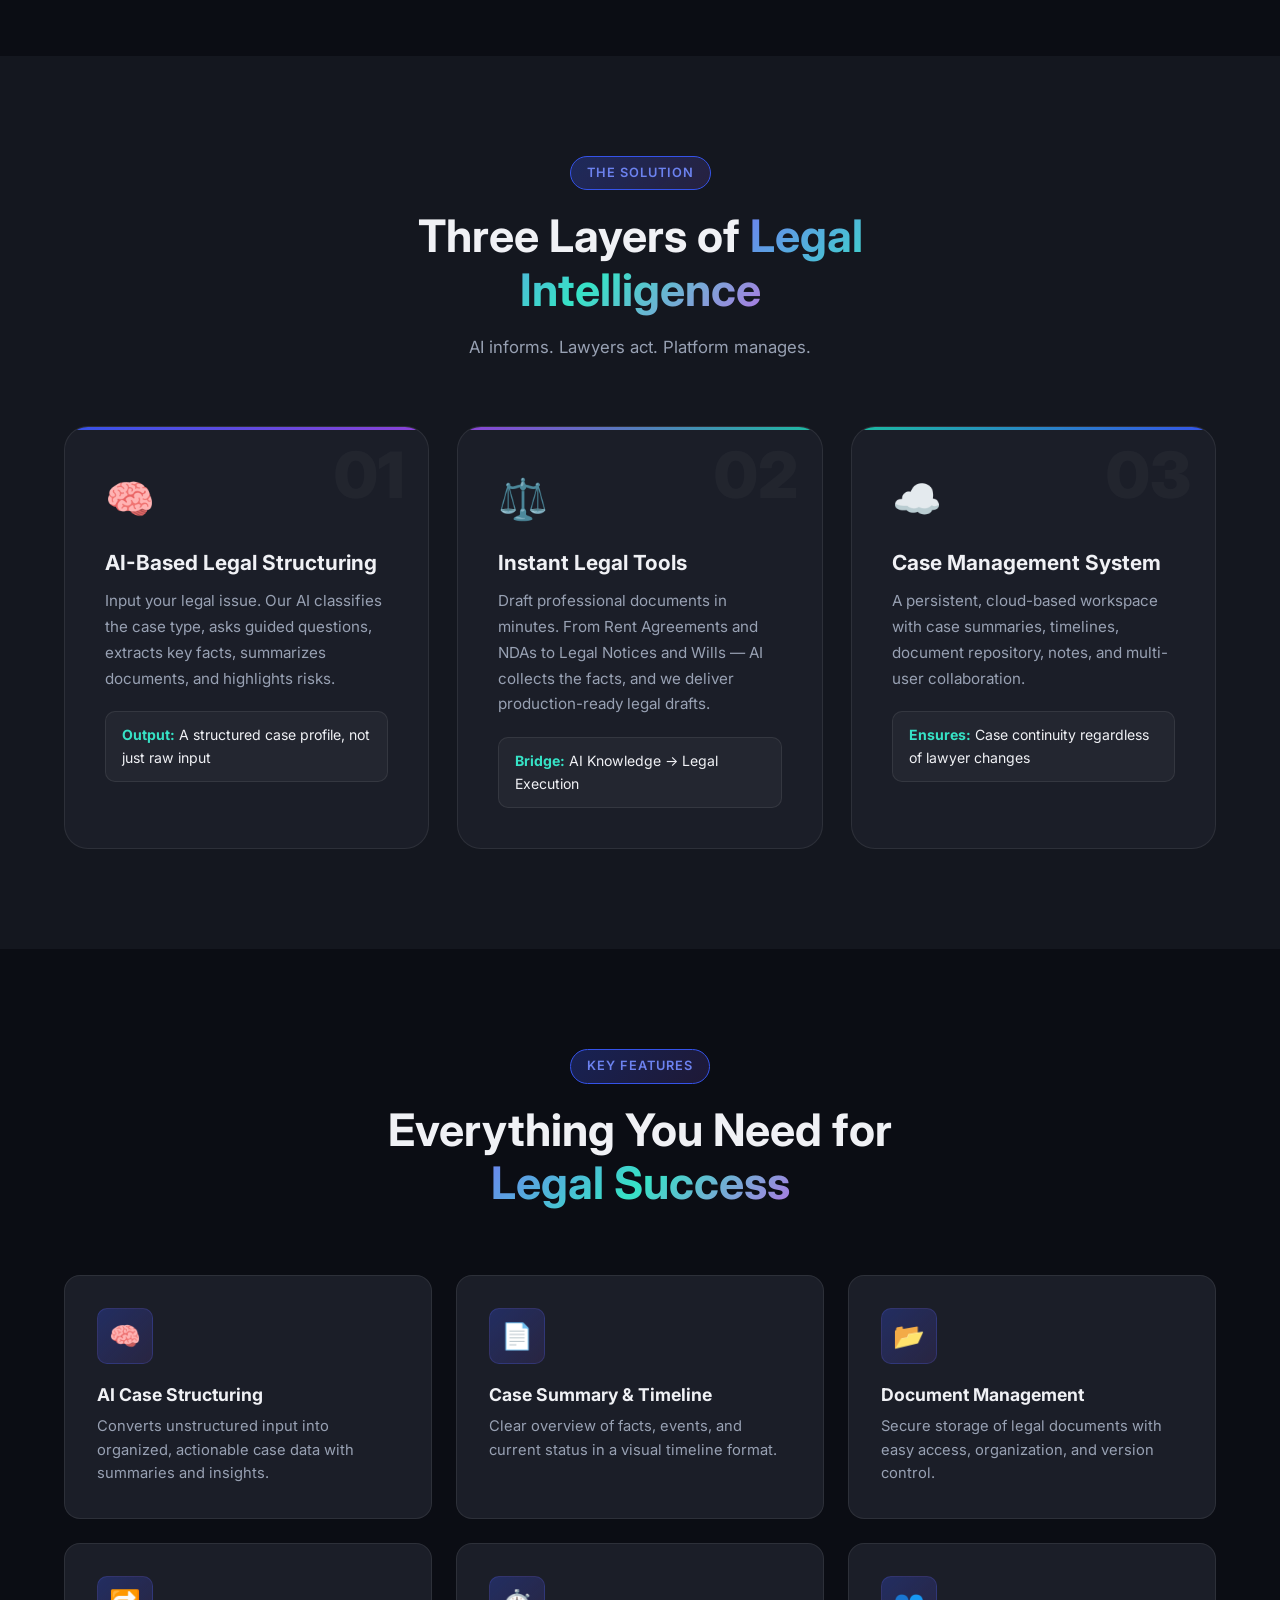
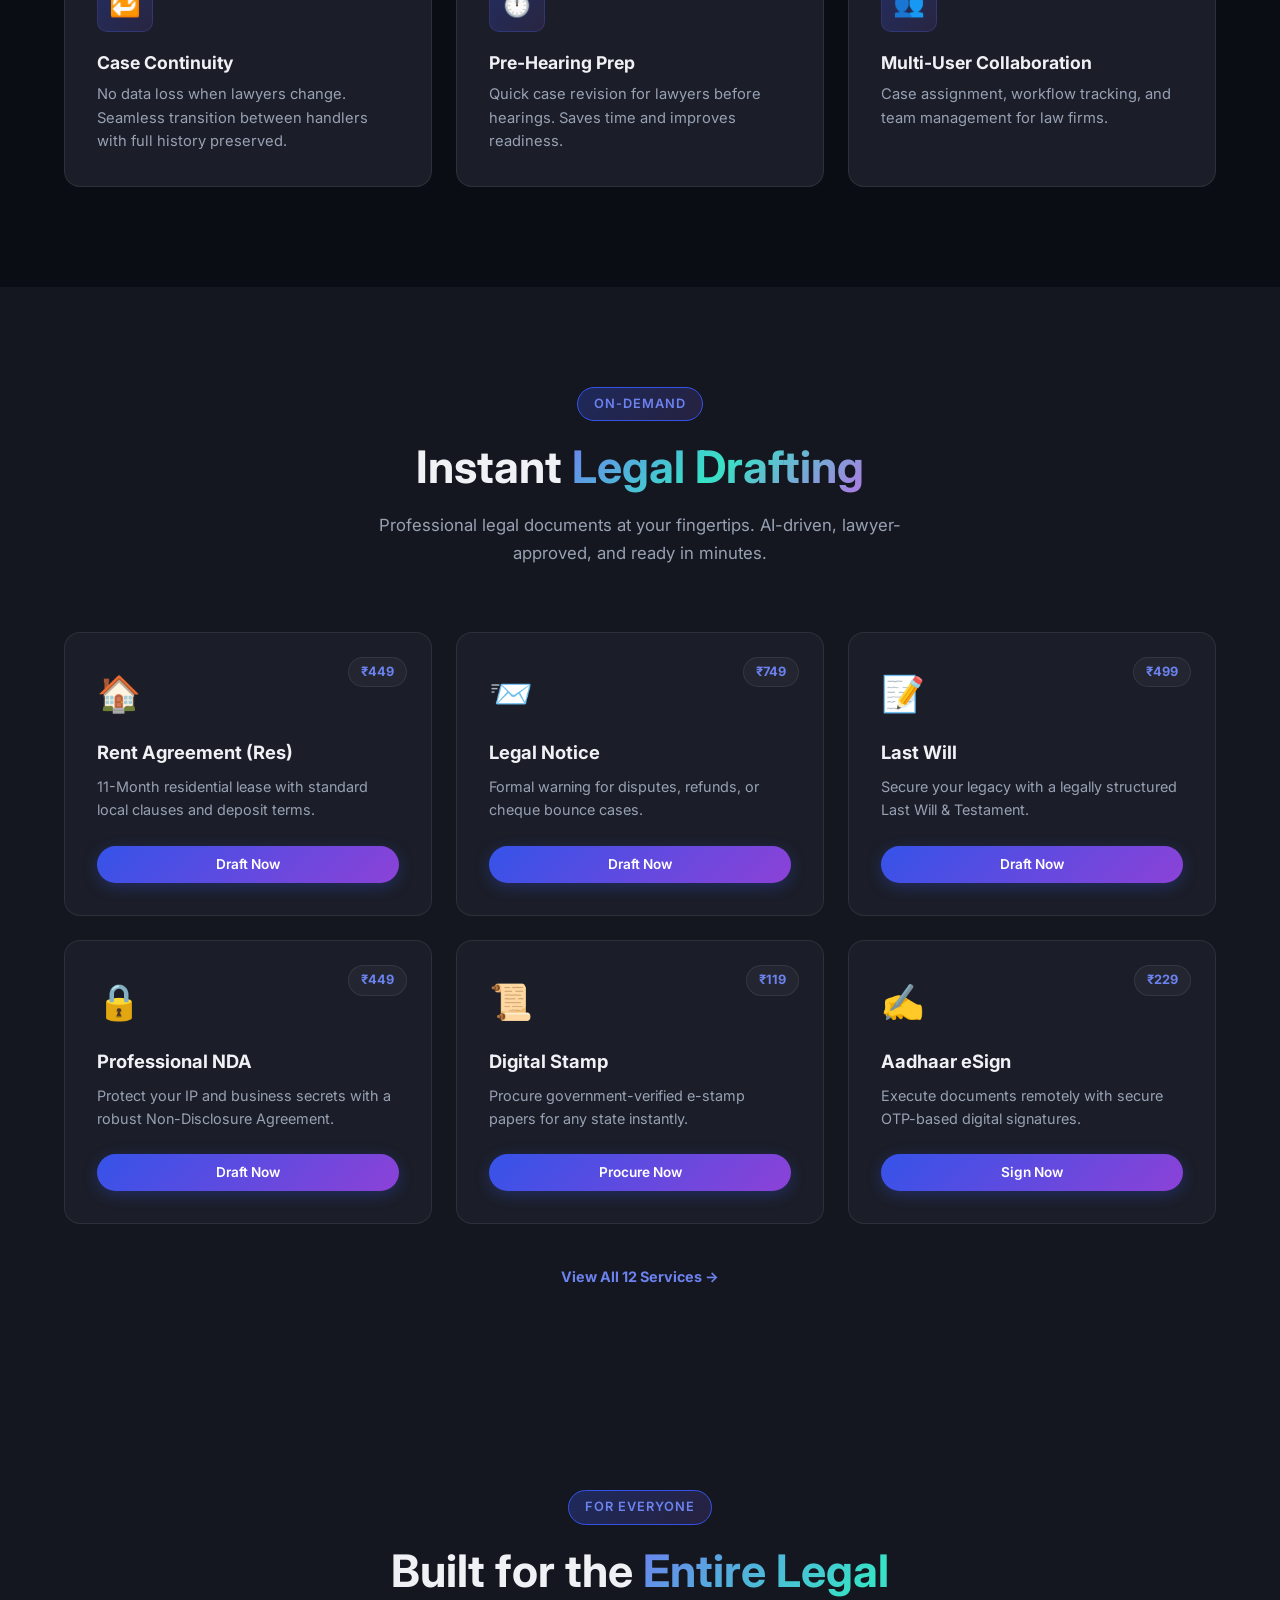
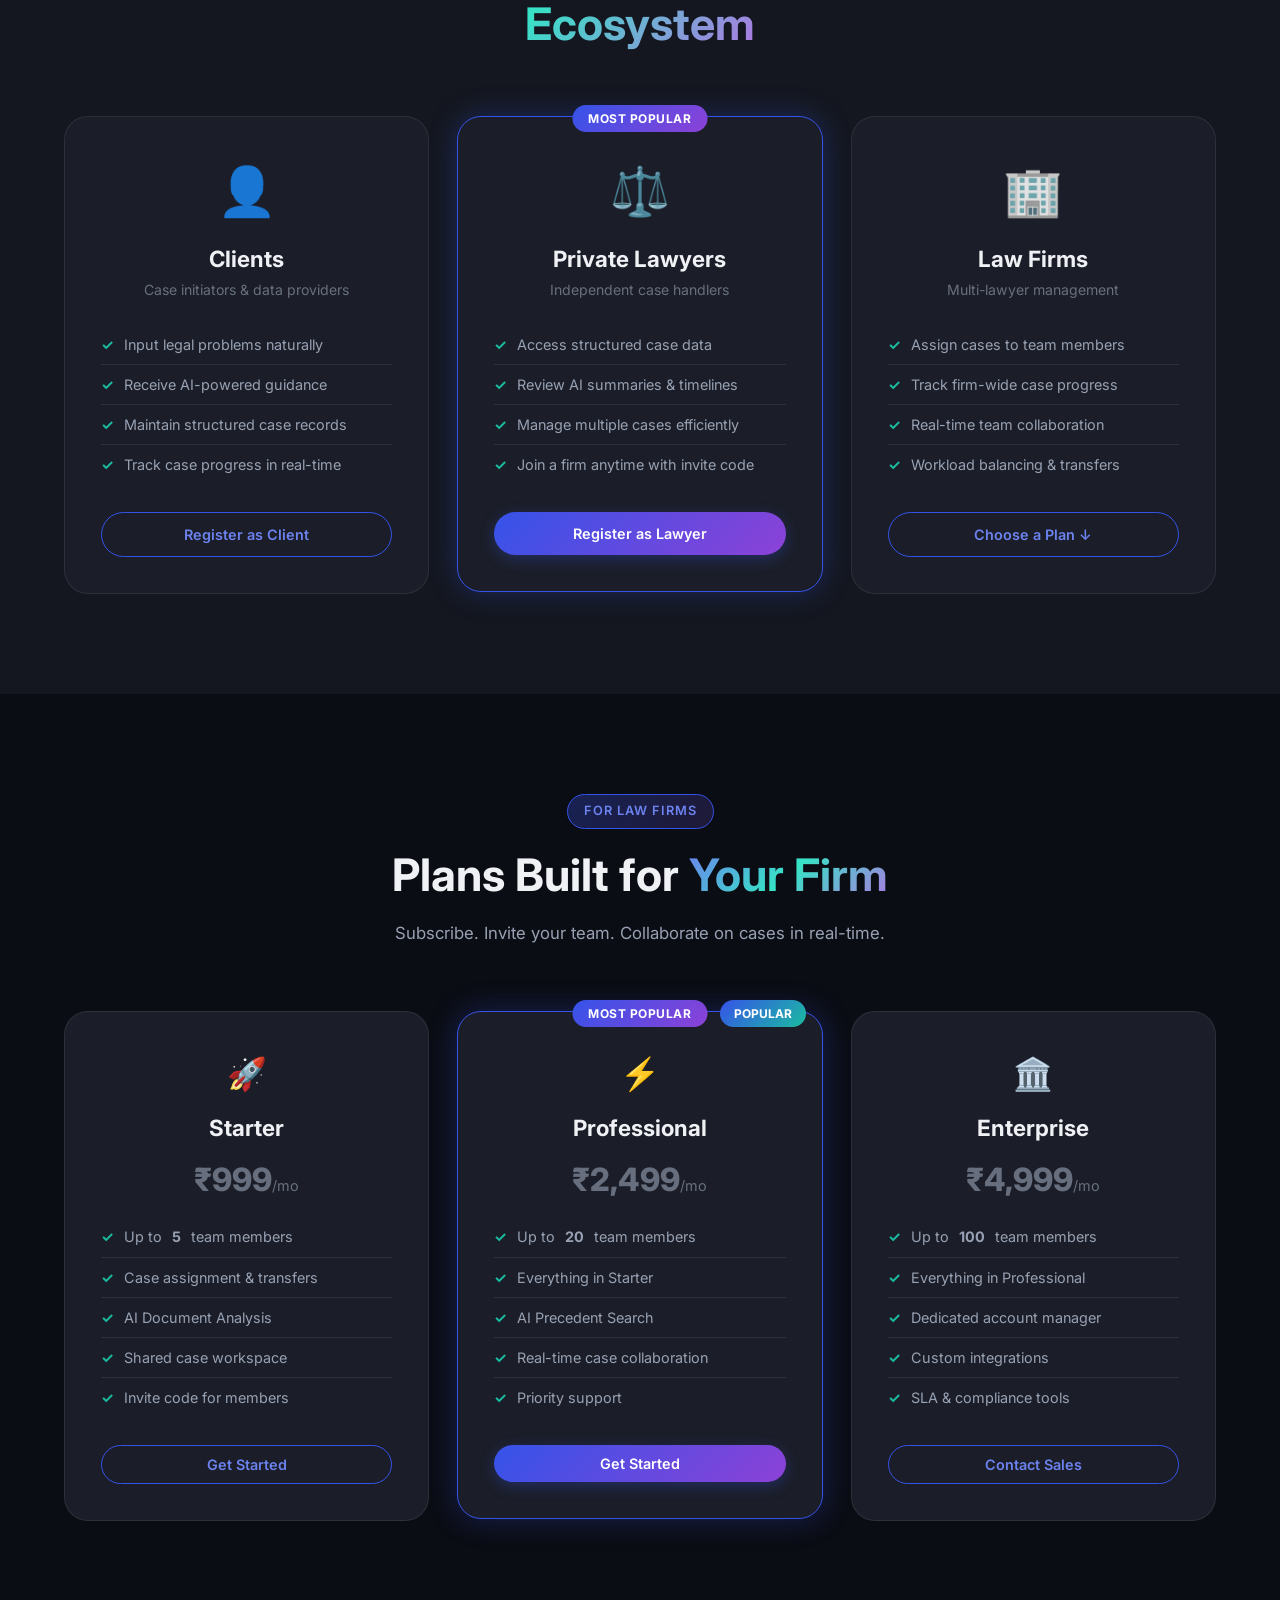
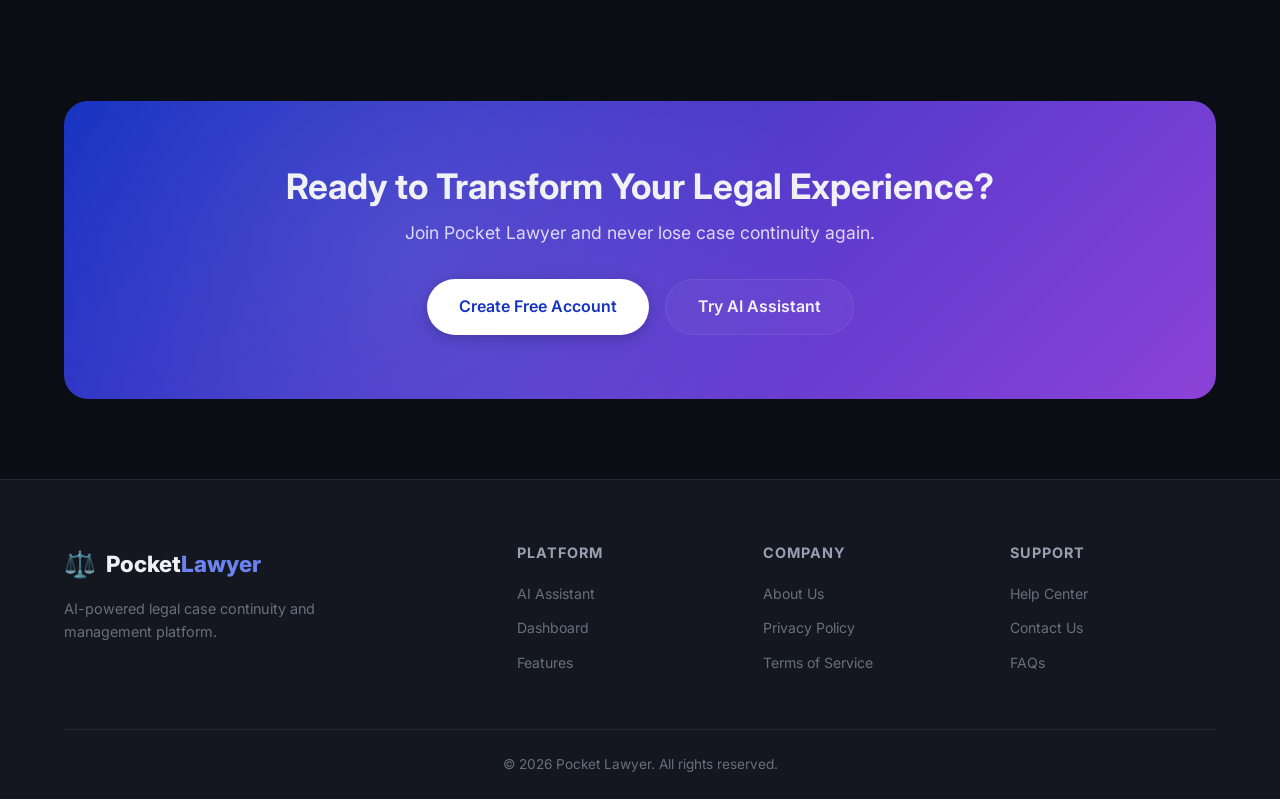
==== commit 1bfa308f: "feat: complete production-grade synchronization of all 12 services with mandatory LegalDesk fields a" ====
--- a/frontend/index.html
+++ b/frontend/index.html
@@ -145,11 +145,10 @@
         <div class="layer-card layer-2">
           <div class="layer-number">02</div>
           <div class="layer-icon">⚖️</div>
-          <h3>Legal Service Integration</h3>
-          <p>Connect with verified lawyers, request consultations, legal notice drafting, or document verification.
-            Bridge the gap between understanding and execution.</p>
+          <h3>Instant Legal Tools</h3>
+          <p>Draft professional documents in minutes. From Rent Agreements and NDAs to Legal Notices and Wills — AI collects the facts, and we deliver production-ready legal drafts.</p>
           <div class="layer-output">
-            <span class="output-label">Bridge:</span> Understanding → Execution
+            <span class="output-label">Bridge:</span> AI Knowledge → Legal Execution
           </div>
         </div>
         <div class="layer-card layer-3">
@@ -204,6 +203,64 @@
           <h3>Multi-User Collaboration</h3>
           <p>Case assignment, workflow tracking, and team management for law firms.</p>
         </div>
+      </div>
+    </div>
+  </section>
+
+  <!-- Instant Services Section -->
+  <section class="section section-dark" id="services">
+    <div class="container">
+      <div class="section-header">
+        <span class="section-badge">On-Demand</span>
+        <h2 class="section-title">Instant <span class="gradient-text">Legal Drafting</span></h2>
+        <p class="section-subtitle">Professional legal documents at your fingertips. AI-driven, lawyer-approved, and ready in minutes.</p>
+      </div>
+      <div class="service-catalog-grid">
+        <div class="svc-card">
+          <div class="svc-price-badge">₹449</div>
+          <div class="svc-icon">🏠</div>
+          <h3>Rent Agreement (Res)</h3>
+          <p>11-Month residential lease with standard local clauses and deposit terms.</p>
+          <a href="login.html#register" class="btn btn-primary btn-sm">Draft Now</a>
+        </div>
+        <div class="svc-card">
+          <div class="svc-price-badge">₹749</div>
+          <div class="svc-icon">📨</div>
+          <h3>Legal Notice</h3>
+          <p>Formal warning for disputes, refunds, or cheque bounce cases.</p>
+          <a href="login.html#register" class="btn btn-primary btn-sm">Draft Now</a>
+        </div>
+        <div class="svc-card">
+          <div class="svc-price-badge">₹499</div>
+          <div class="svc-icon">📝</div>
+          <h3>Last Will</h3>
+          <p>Secure your legacy with a legally structured Last Will & Testament.</p>
+          <a href="login.html#register" class="btn btn-primary btn-sm">Draft Now</a>
+        </div>
+        <div class="svc-card">
+          <div class="svc-price-badge">₹449</div>
+          <div class="svc-icon">🔒</div>
+          <h3>Professional NDA</h3>
+          <p>Protect your IP and business secrets with a robust Non-Disclosure Agreement.</p>
+          <a href="login.html#register" class="btn btn-primary btn-sm">Draft Now</a>
+        </div>
+        <div class="svc-card">
+          <div class="svc-price-badge">₹119</div>
+          <div class="svc-icon">📜</div>
+          <h3>Digital Stamp</h3>
+          <p>Procure government-verified e-stamp papers for any state instantly.</p>
+          <a href="login.html#register" class="btn btn-primary btn-sm">Procure Now</a>
+        </div>
+        <div class="svc-card">
+          <div class="svc-price-badge">₹229</div>
+          <div class="svc-icon">✍️</div>
+          <h3>Aadhaar eSign</h3>
+          <p>Execute documents remotely with secure OTP-based digital signatures.</p>
+          <a href="login.html#register" class="btn btn-primary btn-sm">Sign Now</a>
+        </div>
+      </div>
+      <div style="text-align:center; margin-top:40px;">
+        <a href="login.html" class="nav-link" style="color:var(--primary-light); font-weight:700;">View All 12 Services →</a>
       </div>
     </div>
   </section>
